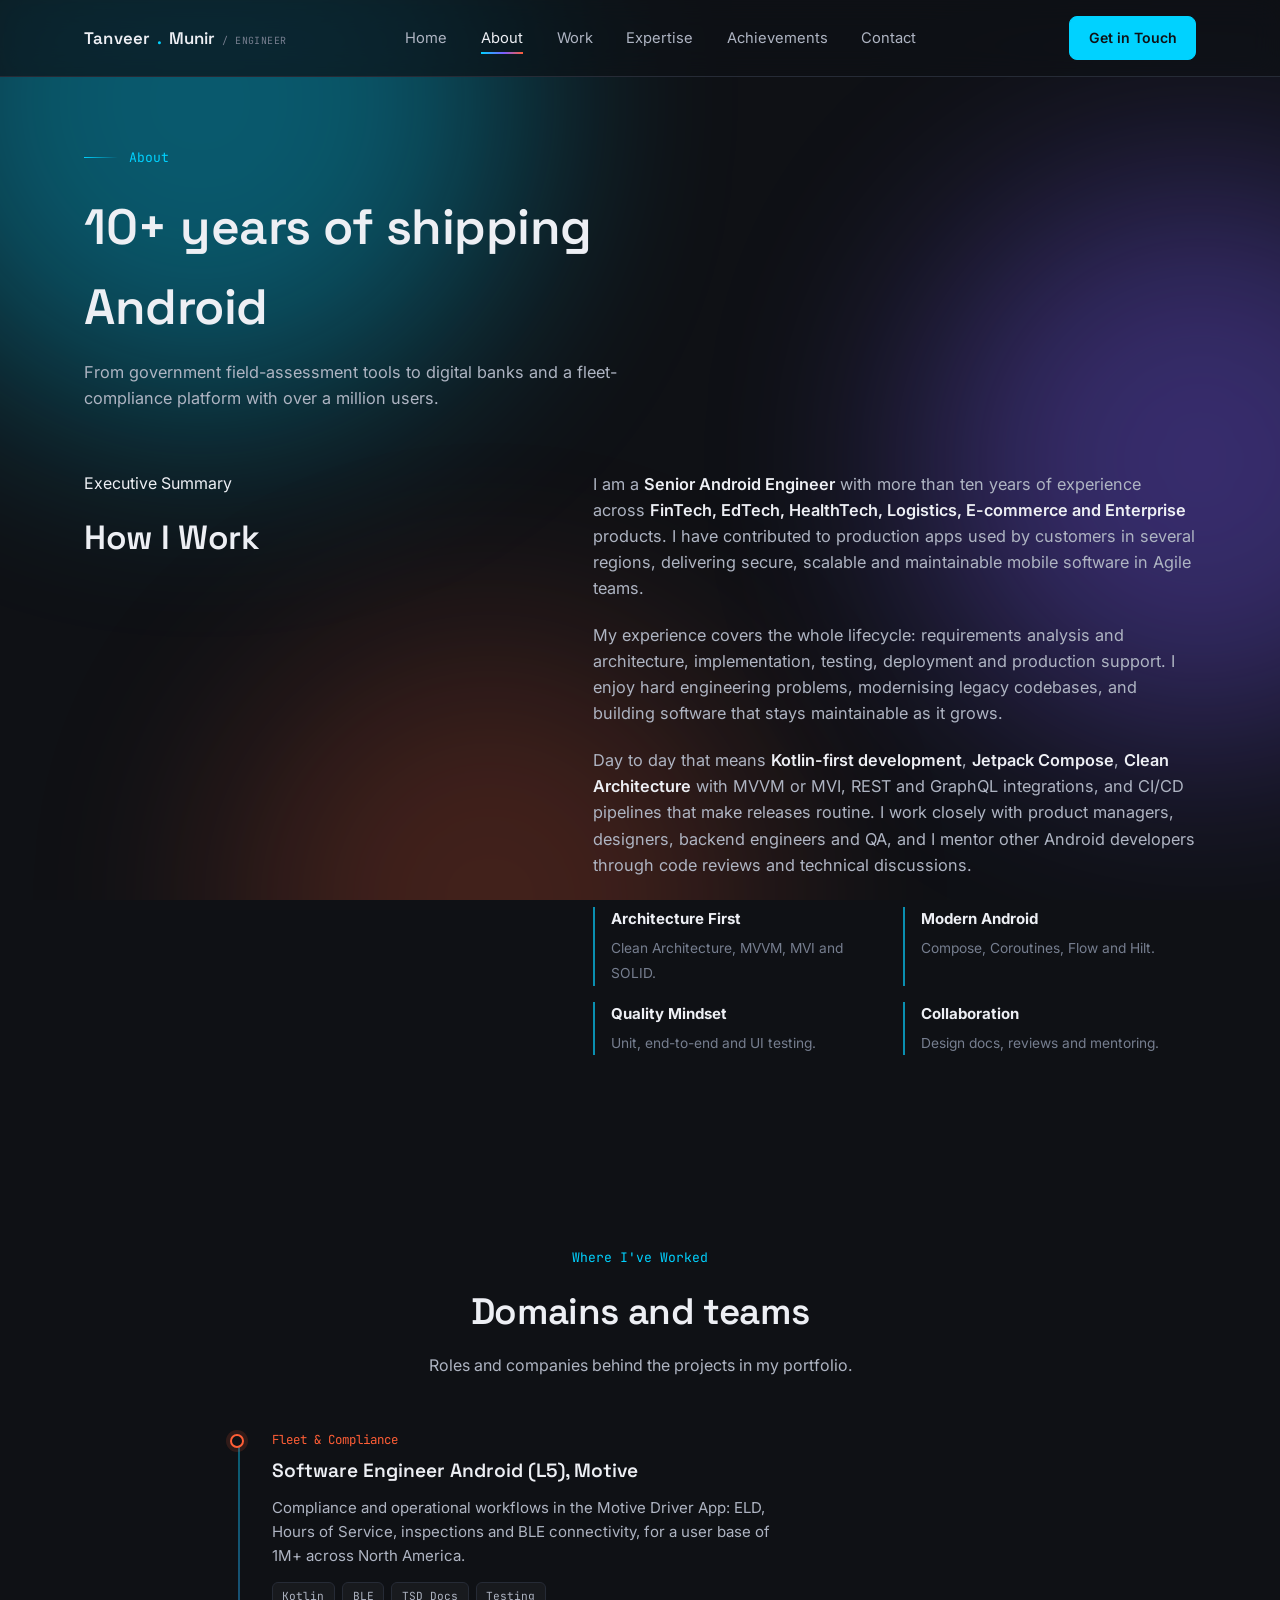
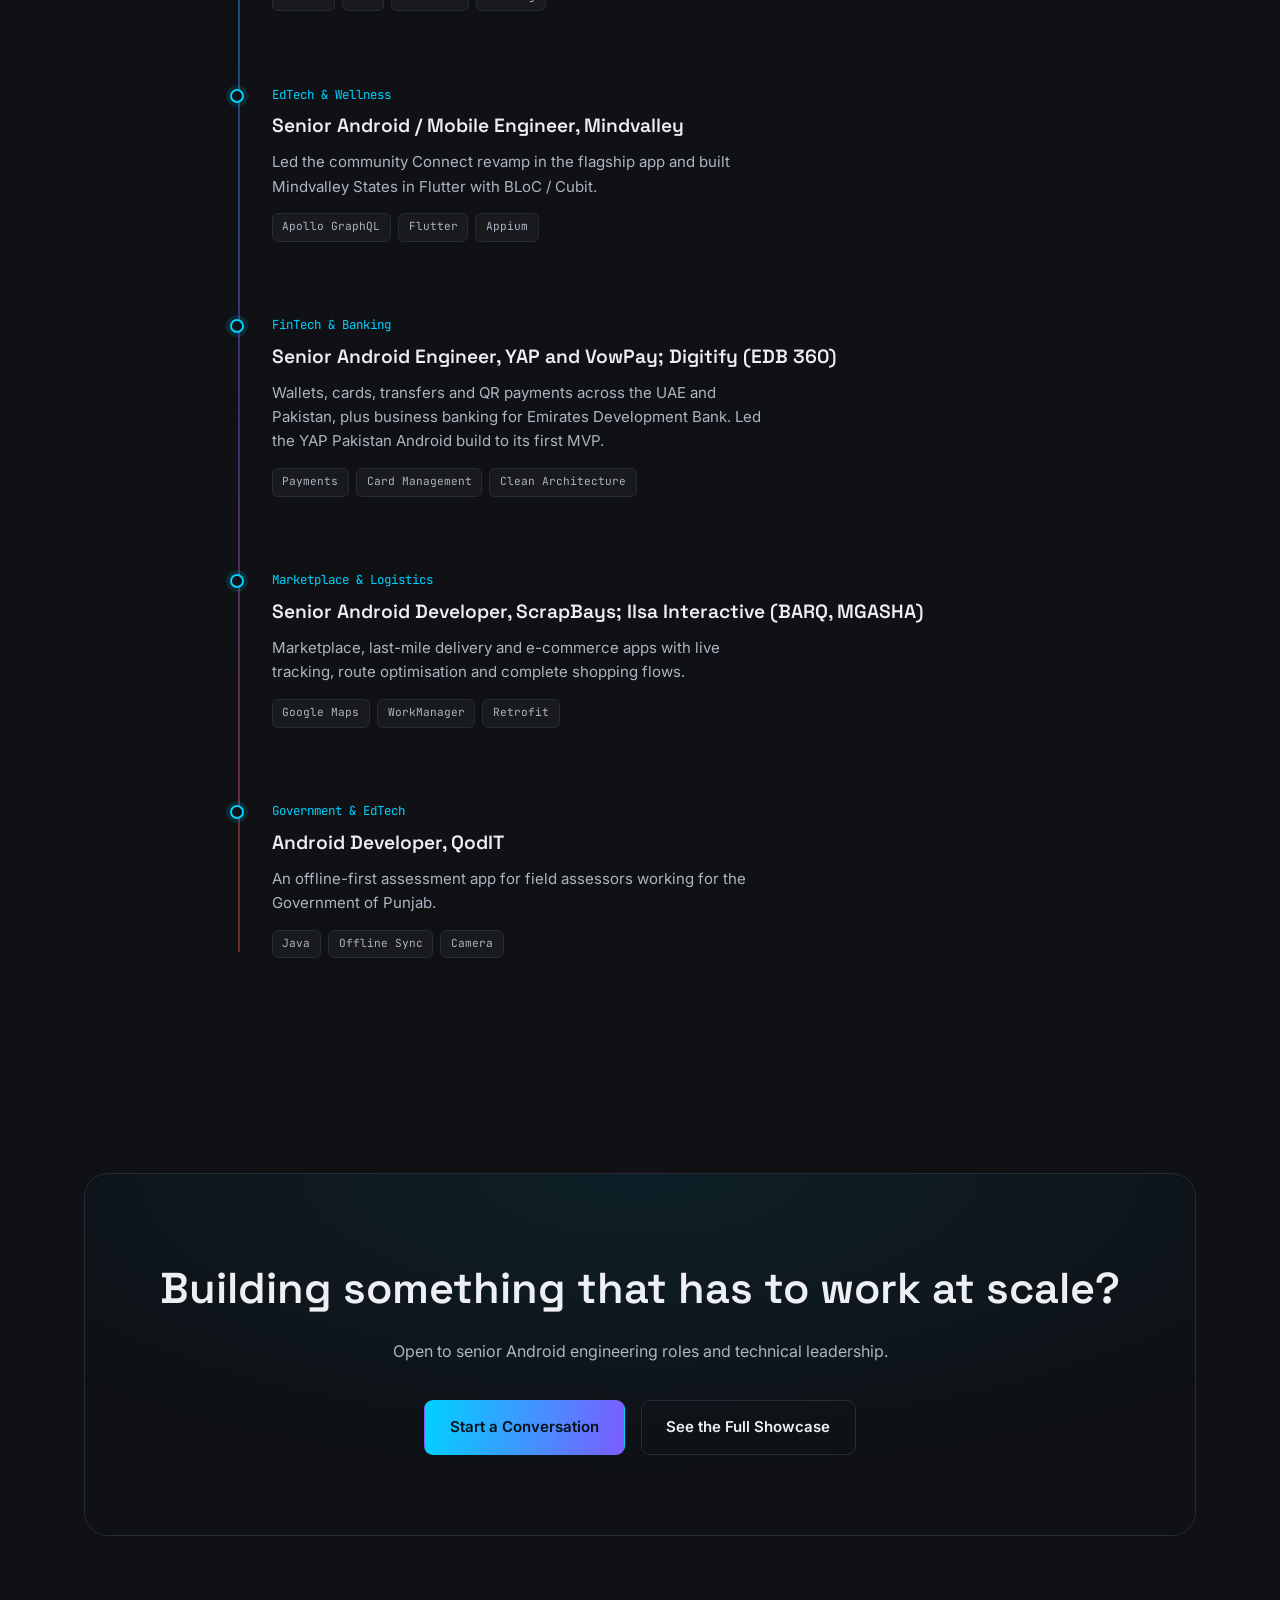
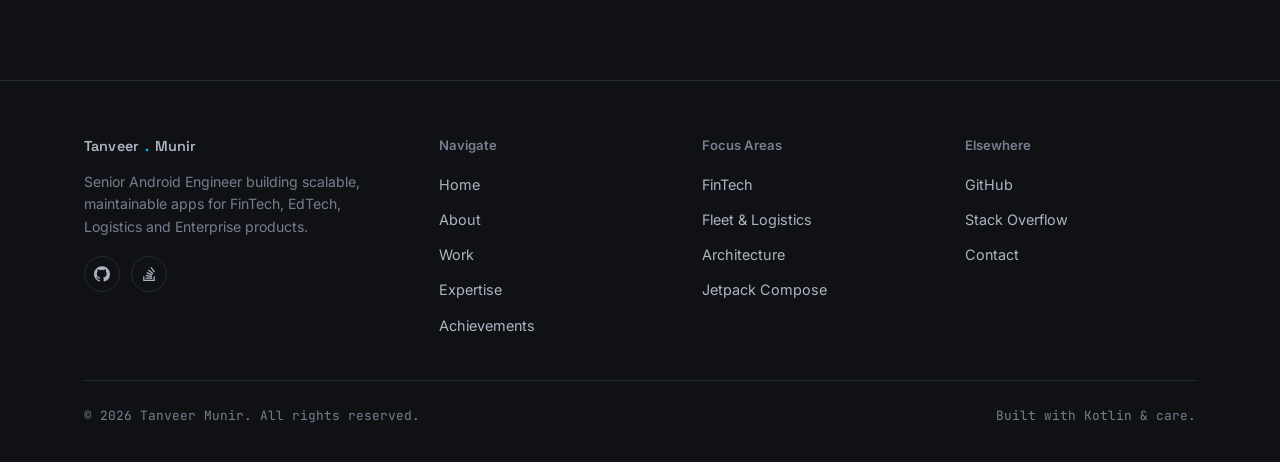
==== about.html @ aa38a133 "Add portfolio site" ====
<!DOCTYPE html>
<html lang="en">
<head>
<meta charset="UTF-8">
<meta name="viewport" content="width=device-width, initial-scale=1.0">
<title>About — Tanveer Munir</title>
<meta name="description" content="About Tanveer Munir, Senior Android Engineer.">
<link rel="preconnect" href="https://fonts.googleapis.com">
<link href="https://fonts.googleapis.com/css2?family=Space+Grotesk:wght@500;600;700&family=Inter:wght@400;500;600&family=JetBrains+Mono:wght@400;500&display=swap" rel="stylesheet">
<link rel="stylesheet" href="assets/css/style.css">
</head>
<body>

<div class="ambient" aria-hidden="true"><span class="b1"></span><span class="b2"></span><span class="b3"></span></div>

<header class="site-nav">
  <div class="wrap">
    <a href="index.html" class="brand">Tanveer<span class="dot">.</span>Munir <small>/ ENGINEER</small></a>
    <nav>
      <ul class="nav-links" id="navLinks">
        <li><a href="index.html">Home</a></li><li><a href="about.html" class="active">About</a></li><li><a href="projects.html">Work</a></li><li><a href="expertise.html">Expertise</a></li><li><a href="achievements.html">Achievements</a></li><li><a href="contact.html">Contact</a></li>
        <li><a href="contact.html" class="btn btn-primary nav-cta-mobile">Get in Touch</a></li>
      </ul>
    </nav>
    <a href="contact.html" class="nav-cta">Get in Touch</a>
    <button class="nav-toggle" id="navToggle" aria-label="Toggle navigation" aria-expanded="false"><span></span></button>
  </div>
</header>

<main>
  <section class="page-header">
    <div class="wrap">
      <div class="eyebrow-line"><span class="rule"></span> About</div>
      <h1>10+ years of shipping Android</h1>
      <p>From government field-assessment tools to digital banks and a fleet-compliance platform with over a million users.</p>
    </div>
  </section>

  <section class="section" style="padding-top:20px;">
    <div class="wrap">
      <div class="narrative">
        <div class="narrative-aside reveal"><span class="index">Executive Summary</span><h2>How I Work</h2></div>
        <div class="narrative-body reveal">
          <p>I am a <strong>Senior Android Engineer</strong> with more than ten years of experience across <strong>FinTech, EdTech, HealthTech, Logistics, E-commerce and Enterprise</strong> products. I have contributed to production apps used by customers in several regions, delivering secure, scalable and maintainable mobile software in Agile teams.</p>
          <p>My experience covers the whole lifecycle: requirements analysis and architecture, implementation, testing, deployment and production support. I enjoy hard engineering problems, modernising legacy codebases, and building software that stays maintainable as it grows.</p>
          <p>Day to day that means <strong>Kotlin-first development</strong>, <strong>Jetpack Compose</strong>, <strong>Clean Architecture</strong> with MVVM or MVI, REST and GraphQL integrations, and CI/CD pipelines that make releases routine. I work closely with product managers, designers, backend engineers and QA, and I mentor other Android developers through code reviews and technical discussions.</p>
          <div class="pillar-strip">
            <div class="pillar"><b>Architecture First</b><span>Clean Architecture, MVVM, MVI and SOLID.</span></div>
            <div class="pillar"><b>Modern Android</b><span>Compose, Coroutines, Flow and Hilt.</span></div>
            <div class="pillar"><b>Quality Mindset</b><span>Unit, end-to-end and UI testing.</span></div>
            <div class="pillar"><b>Collaboration</b><span>Design docs, reviews and mentoring.</span></div>
          </div>
        </div>
      </div>
    </div>
  </section>

  <section class="section" id="timeline-section">
    <div class="wrap">
      <div class="section-head reveal" style="margin-left:auto; margin-right:auto; text-align:center;">
        <span class="index">Where I've Worked</span>
        <h2>Domains and teams</h2>
        <p style="margin-left:auto; margin-right:auto;">Roles and companies behind the projects in my portfolio.</p>
      </div>
      <div class="timeline">
        <div class="t-item reveal milestone-current">
          <span class="t-range">Fleet &amp; Compliance</span>
          <h3>Software Engineer Android (L5), Motive</h3>
          <p>Compliance and operational workflows in the Motive Driver App: ELD, Hours of Service, inspections and BLE connectivity, for a user base of 1M+ across North America.</p>
          <div class="pill-row"><span class="pill">Kotlin</span><span class="pill">BLE</span><span class="pill">TSD Docs</span><span class="pill">Testing</span></div>
        </div>
        <div class="t-item reveal">
          <span class="t-range">EdTech &amp; Wellness</span>
          <h3>Senior Android / Mobile Engineer, Mindvalley</h3>
          <p>Led the community Connect revamp in the flagship app and built Mindvalley States in Flutter with BLoC / Cubit.</p>
          <div class="pill-row"><span class="pill">Apollo GraphQL</span><span class="pill">Flutter</span><span class="pill">Appium</span></div>
        </div>
        <div class="t-item reveal">
          <span class="t-range">FinTech &amp; Banking</span>
          <h3>Senior Android Engineer, YAP and VowPay; Digitify (EDB 360)</h3>
          <p>Wallets, cards, transfers and QR payments across the UAE and Pakistan, plus business banking for Emirates Development Bank. Led the YAP Pakistan Android build to its first MVP.</p>
          <div class="pill-row"><span class="pill">Payments</span><span class="pill">Card Management</span><span class="pill">Clean Architecture</span></div>
        </div>
        <div class="t-item reveal">
          <span class="t-range">Marketplace &amp; Logistics</span>
          <h3>Senior Android Developer, ScrapBays; Ilsa Interactive (BARQ, MGASHA)</h3>
          <p>Marketplace, last-mile delivery and e-commerce apps with live tracking, route optimisation and complete shopping flows.</p>
          <div class="pill-row"><span class="pill">Google Maps</span><span class="pill">WorkManager</span><span class="pill">Retrofit</span></div>
        </div>
        <div class="t-item reveal">
          <span class="t-range">Government &amp; EdTech</span>
          <h3>Android Developer, QodIT</h3>
          <p>An offline-first assessment app for field assessors working for the Government of Punjab.</p>
          <div class="pill-row"><span class="pill">Java</span><span class="pill">Offline Sync</span><span class="pill">Camera</span></div>
        </div>
      </div>
    </div>
  </section>

  <section class="section" id="contact-cta">
    <div class="wrap">
      <div class="closing reveal">
        <h2>Building something that has to work at scale?</h2>
        <p>Open to senior Android engineering roles and technical leadership.</p>
        <div class="cta-row">
          <a href="contact.html" class="btn btn-primary">Start a Conversation</a>
          <a href="projects.html" class="btn btn-ghost">See the Full Showcase</a>
        </div>
      </div>
    </div>
  </section>

</main>

<footer class="site-footer">
  <div class="wrap">
    <div class="footer-grid">
      <div class="footer-brand">
        <a href="index.html" class="brand">Tanveer<span class="dot">.</span>Munir</a>
        <p>Senior Android Engineer building scalable, maintainable apps for FinTech, EdTech, Logistics and Enterprise products.</p>
        <div class="social-row">
          <a href="https://github.com/TaniiSR" aria-label="GitHub" target="_blank" rel="noopener"><svg width="16" height="16" viewBox="0 0 24 24" fill="currentColor"><path d="M12 .5A11.5 11.5 0 000 12.1c0 5.16 3.29 9.53 7.86 11.08.58.11.79-.26.79-.57v-2.02c-3.2.72-3.88-1.57-3.88-1.57-.52-1.36-1.28-1.72-1.28-1.72-1.05-.74.08-.72.08-.72 1.16.08 1.77 1.22 1.77 1.22 1.03 1.8 2.7 1.28 3.36.98.1-.76.4-1.28.73-1.58-2.55-.3-5.24-1.32-5.24-5.86 0-1.29.45-2.35 1.19-3.18-.12-.3-.52-1.53.11-3.19 0 0 .98-.32 3.2 1.22a10.9 10.9 0 015.83 0c2.21-1.54 3.19-1.22 3.19-1.22.63 1.66.23 2.89.11 3.19.74.83 1.19 1.89 1.19 3.18 0 4.55-2.7 5.55-5.26 5.85.41.37.78 1.1.78 2.22v3.29c0 .31.21.69.8.57A11.5 11.5 0 0024 12.1 11.5 11.5 0 0012 .5z"/></svg></a>
          <a href="https://stackoverflow.com/users/10862130/tanveer-munir" aria-label="Stack Overflow" target="_blank" rel="noopener"><svg width="16" height="16" viewBox="0 0 24 24" fill="currentColor"><path d="M18.9 20.8v-5.4h1.8V22.6H3.3v-7.2h1.8v5.4h13.8zM7 15.1l8.8 1.8.4-1.8-8.8-1.8L7 15.1zm1.2-4.3 8.2 3.8.8-1.7-8.2-3.8-.8 1.7zm2.3-4.2 6.9 5.8 1.2-1.4-6.9-5.8-1.2 1.4zM15.6 1.4 14.2 2.5l5.4 7.3 1.4-1.1-5.4-7.3zM7 19h9.9v-1.8H7V19z"/></svg></a>
        </div>
      </div>
      <div><h4>Navigate</h4><ul><li><a href="index.html">Home</a></li><li><a href="about.html">About</a></li><li><a href="projects.html">Work</a></li><li><a href="expertise.html">Expertise</a></li><li><a href="achievements.html">Achievements</a></li></ul></div>
      <div><h4>Focus Areas</h4><ul><li><a href="projects.html">FinTech</a></li><li><a href="projects.html">Fleet &amp; Logistics</a></li><li><a href="expertise.html">Architecture</a></li><li><a href="expertise.html">Jetpack Compose</a></li></ul></div>
      <div><h4>Elsewhere</h4><ul><li><a href="https://github.com/TaniiSR" target="_blank" rel="noopener">GitHub</a></li><li><a href="https://stackoverflow.com/users/10862130/tanveer-munir" target="_blank" rel="noopener">Stack Overflow</a></li><li><a href="contact.html">Contact</a></li></ul></div>
    </div>
    <div class="footer-bottom">
      <span>&copy; <span id="year"></span> Tanveer Munir. All rights reserved.</span>
      <span>Built with Kotlin &amp; care.</span>
    </div>
  </div>
</footer>

<div class="modal-overlay" id="modalOverlay"><div class="modal" id="modalContent" role="dialog" aria-modal="true"></div></div>
<script src="assets/js/main.js"></script>
</body>
</html>
---- assets/css/style.css ----
/* ============================================================
   RANA BILAL — ENGINEERING PORTFOLIO
   Design tokens
============================================================ */
:root{
  --bg-0:#0F1115;
  --bg-1:#14171F;
  --bg-2:#191D27;
  --line:#262B36;
  --text-0:#EDEFF4;
  --text-1:#AEB4C2;
  --text-2:#767E8F;

  --blue:#00D2FF;
  --blue-dim: #0A8FB0;
  --orange:#FF5E36;
  --violet:#7C5CFF;

  --grad-line: linear-gradient(90deg,var(--blue),var(--violet) 55%,var(--orange));

  --font-display:'Space Grotesk', 'Segoe UI', sans-serif;
  --font-body:'Inter', 'Segoe UI', sans-serif;
  --font-mono:'JetBrains Mono', 'Courier New', monospace;

  --maxw:1240px;
  --gutter:clamp(20px,5vw,64px);

  --ease:cubic-bezier(.22,.68,.32,1);
}

*,*::before,*::after{box-sizing:border-box;}
html{scroll-behavior:smooth;}
@media (prefers-reduced-motion: reduce){
  html{scroll-behavior:auto;}
  *,*::before,*::after{animation-duration:.001ms !important; animation-iteration-count:1 !important; transition-duration:.001ms !important; scroll-behavior:auto !important;}
}

body{
  margin:0;
  background:var(--bg-0);
  color:var(--text-0);
  font-family:var(--font-body);
  font-size:16px;
  line-height:1.6;
  -webkit-font-smoothing:antialiased;
  overflow-x:hidden;
}

a{color:inherit; text-decoration:none;}
img{max-width:100%; display:block;}
button{font-family:inherit;}
::selection{background:var(--blue); color:#04121A;}

.wrap{
  max-width:var(--maxw);
  margin:0 auto;
  padding:0 var(--gutter);
}

/* ---------- Ambient drifting background ---------- */
.ambient{
  position:fixed;
  inset:0;
  z-index:0;
  overflow:hidden;
  pointer-events:none;
}
.ambient span{
  position:absolute;
  border-radius:50%;
  filter:blur(110px);
  opacity:.38;
  will-change:transform;
}
.ambient .b1{width:640px;height:640px; background:var(--blue); top:-220px; left:-120px; animation:drift1 26s ease-in-out infinite;}
.ambient .b2{width:560px;height:560px; background:var(--violet); top:20%; right:-200px; animation:drift2 32s ease-in-out infinite;}
.ambient .b3{width:520px;height:520px; background:var(--orange); bottom:-260px; left:18%; animation:drift3 30s ease-in-out infinite; opacity:.22;}

@keyframes drift1{
  0%,100%{transform:translate(0,0) scale(1);}
  50%{transform:translate(60px,80px) scale(1.12);}
}
@keyframes drift2{
  0%,100%{transform:translate(0,0) scale(1);}
  50%{transform:translate(-70px,50px) scale(1.08);}
}
@keyframes drift3{
  0%,100%{transform:translate(0,0) scale(1);}
  50%{transform:translate(50px,-60px) scale(1.15);}
}

body > *{position:relative; z-index:1;}

/* ============================================================
   NAV
============================================================ */
.site-nav{
  position:sticky; top:0; z-index:50;
  backdrop-filter:blur(14px) saturate(140%);
  background:rgba(15,17,21,.72);
  border-bottom:1px solid var(--line);
}
.site-nav .wrap{
  display:flex;
  align-items:center;
  justify-content:space-between;
  height:76px;
}
.brand{
  font-family:var(--font-display);
  font-weight:600;
  font-size:1.05rem;
  letter-spacing:.01em;
  display:flex;
  align-items:baseline;
  gap:.4em;
}
.brand .dot{color:var(--blue);}
.brand small{
  font-family:var(--font-mono);
  font-size:.62rem;
  color:var(--text-2);
  font-weight:400;
  letter-spacing:.04em;
}

.nav-links{
  display:flex;
  align-items:center;
  gap:2.1rem;
  list-style:none;
  margin:0; padding:0;
}
.nav-links a{
  font-size:.92rem;
  color:var(--text-1);
  position:relative;
  padding:.3rem 0;
  transition:color .25s var(--ease);
}
.nav-links a:hover, .nav-links a.active{color:var(--text-0);}
.nav-links a::after{
  content:'';
  position:absolute; left:0; bottom:-2px;
  width:0; height:2px;
  background:var(--grad-line);
  transition:width .3s var(--ease);
}
.nav-links a:hover::after, .nav-links a.active::after{width:100%;}

.nav-cta{
  display:inline-flex;
  align-items:center;
  gap:.5rem;
  padding:.6rem 1.15rem;
  border-radius:8px;
  border:1px solid var(--blue);
  color:var(--bg-0);
  background:var(--blue);
  font-weight:600;
  font-size:.88rem;
  transition:transform .25s var(--ease), box-shadow .25s var(--ease);
}
.nav-cta:hover{
  transform:translateY(-2px);
  box-shadow:0 8px 24px -6px rgba(0,210,255,.55);
}
.nav-links .nav-cta-mobile{display:none;}

.nav-toggle{
  display:none;
  background:none; border:none; color:var(--text-0);
  width:40px; height:40px;
  cursor:pointer;
}
.nav-toggle span, .nav-toggle span::before, .nav-toggle span::after{
  content:'';
  display:block;
  width:22px; height:2px;
  background:currentColor;
  position:relative;
  transition:transform .25s var(--ease), opacity .25s var(--ease);
}
.nav-toggle span::before{position:absolute; top:-7px;}
.nav-toggle span::after{position:absolute; top:7px;}

/* ============================================================
   HERO
============================================================ */
.hero{
  padding:88px 0 60px;
}
.hero .wrap{
  display:grid;
  grid-template-columns:1.15fr .85fr;
  gap:clamp(30px,5vw,60px);
  align-items:center;
}
.eyebrow-line{
  display:flex;
  align-items:center;
  gap:.7rem;
  font-family:var(--font-mono);
  font-size:.82rem;
  color:var(--blue);
  margin-bottom:1.4rem;
}
.eyebrow-line .rule{
  width:34px; height:1px;
  background:linear-gradient(90deg,var(--blue),transparent);
}
.hero h1{
  font-family:var(--font-display);
  font-weight:600;
  font-size:clamp(2.4rem,4.6vw,3.6rem);
  line-height:1.08;
  letter-spacing:-.01em;
  margin:0 0 .55em;
}
.hero h1 .name{
  display:block;
  background:linear-gradient(100deg,var(--text-0) 40%, var(--blue) 75%, var(--violet));
  -webkit-background-clip:text;
  background-clip:text;
  color:transparent;
}
.hero .role{
  font-size:1.1rem;
  color:var(--text-1);
  font-weight:500;
  margin:0 0 1.1rem;
}
.hero .role strong{color:var(--text-0); font-weight:600;}
.hero .tagline{
  max-width:52ch;
  color:var(--text-1);
  font-size:1.02rem;
  margin:0 0 1.9rem;
}

.badge-row{
  display:flex;
  flex-wrap:wrap;
  gap:.55rem;
  margin-bottom:2.3rem;
}
.badge{
  font-family:var(--font-mono);
  font-size:.76rem;
  padding:.42rem .8rem;
  border:1px solid var(--line);
  border-radius:100px;
  color:var(--text-1);
  background:rgba(255,255,255,.02);
  transition:border-color .25s var(--ease), color .25s var(--ease), transform .25s var(--ease);
}
.badge:hover{border-color:var(--blue-dim); color:var(--text-0); transform:translateY(-2px);}

.cta-row{display:flex; flex-wrap:wrap; gap:1rem;}
.btn{
  display:inline-flex;
  align-items:center;
  gap:.6rem;
  padding:.9rem 1.55rem;
  border-radius:9px;
  font-weight:600;
  font-size:.94rem;
  cursor:pointer;
  border:1px solid transparent;
  transition:transform .25s var(--ease), box-shadow .25s var(--ease), background .25s var(--ease), border-color .25s var(--ease);
}
.btn-primary{
  background:linear-gradient(100deg,var(--blue),var(--violet));
  color:#06121A;
}
.btn-primary:hover{transform:translateY(-3px); box-shadow:0 14px 34px -10px rgba(0,210,255,.5);}
.btn-ghost{
  background:transparent;
  border-color:var(--line);
  color:var(--text-0);
}
.btn-ghost:hover{border-color:var(--orange); color:var(--orange); transform:translateY(-3px);}

/* --- hero portrait frame --- */
.portrait{
  position:relative;
  width:100%;
  max-width:400px;
  margin-inline:auto;
  aspect-ratio:1/1.08;
}
.portrait .glow{
  position:absolute; inset:-30px;
  background:conic-gradient(from 180deg, var(--blue), var(--violet), var(--orange), var(--blue));
  filter:blur(46px);
  opacity:.35;
  border-radius:40% 60% 55% 45%/50% 45% 55% 50%;
  animation:auraSpin 18s linear infinite;
}
@keyframes auraSpin{ to{ transform:rotate(360deg);} }

.portrait .frame{
  position:absolute; inset:0;
  border-radius:28px;
  overflow:hidden;
  border:1px solid rgba(255,255,255,.08);
  background:var(--bg-1);
}
.portrait .frame img{
  width:100%; height:100%; object-fit:cover;
  filter:grayscale(.15) contrast(1.05);
}
.portrait .frame::after{
  content:'';
  position:absolute; inset:0;
  background:linear-gradient(200deg, transparent 55%, rgba(10,12,16,.85));
}
.bracket{
  position:absolute;
  width:38px; height:38px;
  border-color:var(--blue);
  border-style:solid;
  opacity:.9;
}
.bracket.tl{top:-14px; left:-14px; border-width:2px 0 0 2px; border-top-left-radius:10px;}
.bracket.br{bottom:-14px; right:-14px; border-width:0 2px 2px 0; border-bottom-right-radius:10px; border-color:var(--orange);}
.portrait .tag{
  position:absolute;
  bottom:16px; left:16px; right:16px;
  font-family:var(--font-mono);
  font-size:.72rem;
  color:var(--text-0);
  display:flex;
  justify-content:space-between;
  z-index:2;
}
.portrait .tag span:last-child{color:var(--blue);}

/* ============================================================
   STAT RAIL
============================================================ */
.stat-rail{
  padding:20px 0 70px;
}
.stat-rail .wrap{
  display:grid;
  grid-template-columns:repeat(4,1fr);
}
.stat{
  padding:1.6rem 1.4rem;
  border-left:1px solid var(--line);
  text-align:left;
}
.stat:first-child{border-left:none;}
.stat .num{
  font-family:var(--font-mono);
  font-size:clamp(1.8rem,3vw,2.5rem);
  font-weight:600;
  color:var(--text-0);
  display:flex;
  align-items:baseline;
  gap:.15rem;
}
.stat .num .unit{font-size:.55em; color:var(--blue);}
.stat .label{
  margin-top:.4rem;
  font-size:.86rem;
  color:var(--text-2);
}

/* ============================================================
   SECTION HEADERS (shared)
============================================================ */
.section{padding:96px 0;}
.section-head{
  max-width:640px;
  margin-bottom:3.2rem;
}
.section-head h2{
  font-family:var(--font-display);
  font-size:clamp(1.7rem,3vw,2.3rem);
  font-weight:600;
  margin:0 0 .7rem;
  letter-spacing:-.01em;
}
.section-head p{
  color:var(--text-1);
  margin:0;
  font-size:1rem;
}
.section-head .index{
  font-family:var(--font-mono);
  color:var(--blue);
  font-size:.82rem;
  display:block;
  margin-bottom:.9rem;
}

/* ============================================================
   EXPERTISE MATRIX
============================================================ */
.matrix{
  display:grid;
  grid-template-columns:repeat(2,1fr);
  gap:1px;
  background:var(--line);
  border:1px solid var(--line);
  border-radius:16px;
  overflow:hidden;
}
.matrix-item{
  background:var(--bg-1);
  padding:2.1rem 2.2rem;
  transition:background .3s var(--ease);
}
.matrix-item:hover{background:var(--bg-2);}
.matrix-item .icon{
  width:44px; height:44px;
  margin-bottom:1.1rem;
  color:var(--blue);
}
.matrix-item:nth-child(2) .icon{color:var(--orange);}
.matrix-item:nth-child(3) .icon{color:var(--violet);}
.matrix-item:nth-child(4) .icon{color:var(--blue);}
.matrix-item h3{
  font-family:var(--font-display);
  font-size:1.12rem;
  font-weight:600;
  margin:0 0 .55rem;
}
.matrix-item p{
  color:var(--text-1);
  font-size:.92rem;
  margin:0;
  max-width:44ch;
}

/* ============================================================
   PROJECTS
============================================================ */
.project-grid{
  display:grid;
  grid-template-columns:repeat(2,1fr);
  gap:1.4rem;
}
.project-card{
  position:relative;
  border-radius:16px;
  border:1px solid var(--line);
  background:var(--bg-1);
  padding:1.8rem 1.8rem 1.6rem;
  overflow:hidden;
  cursor:pointer;
  transition:transform .35s var(--ease), border-color .35s var(--ease);
}
.project-card .thumb.thumb-sm{
  margin:-1.8rem -1.8rem 1.2rem;
  aspect-ratio:16/9;
  overflow:hidden;
  background:var(--bg-2);
}
.project-card .thumb.thumb-sm img{width:100%; height:100%; object-fit:cover; display:block;}
.project-card::before{
  content:'';
  position:absolute; inset:0;
  padding:1px;
  border-radius:inherit;
  background:var(--grad-line);
  -webkit-mask:linear-gradient(#000 0 0) content-box, linear-gradient(#000 0 0);
  -webkit-mask-composite:xor;
  mask-composite:exclude;
  opacity:0;
  transition:opacity .35s var(--ease);
  pointer-events:none;
}
.project-card:hover{transform:translateY(-6px); border-color:transparent;}
.project-card:hover::before{opacity:1;}
.project-card .meta{
  display:flex;
  justify-content:space-between;
  align-items:flex-start;
  margin-bottom:1rem;
}
.project-card .kind{
  font-family:var(--font-mono);
  font-size:.72rem;
  color:var(--text-2);
}
.project-card .scale{
  font-family:var(--font-mono);
  font-size:.72rem;
  color:var(--orange);
}
.project-card h3{
  font-family:var(--font-display);
  font-size:1.28rem;
  margin:0 0 .55rem;
  font-weight:600;
}
.project-card p{
  color:var(--text-1);
  font-size:.9rem;
  margin:0 0 1.3rem;
  max-width:48ch;
}
.pill-row{display:flex; flex-wrap:wrap; gap:.45rem; margin-bottom:1.4rem;}
.pill{
  font-family:var(--font-mono);
  font-size:.7rem;
  padding:.28rem .6rem;
  border-radius:6px;
  background:rgba(255,255,255,.04);
  color:var(--text-1);
  border:1px solid var(--line);
}
.card-link{
  font-size:.86rem;
  font-weight:600;
  color:var(--blue);
  display:inline-flex;
  align-items:center;
  gap:.4rem;
}

.showcase-more{
  text-align:center;
  margin-top:2.6rem;
}

/* ============================================================
   PHILOSOPHY
============================================================ */
.philosophy{
  border-radius:20px;
  border:1px solid var(--line);
  background:linear-gradient(135deg, rgba(0,210,255,.05), rgba(124,92,255,.05));
  padding:3rem clamp(1.6rem,4vw,3.4rem);
  display:grid;
  grid-template-columns:.9fr 1.1fr;
  gap:2.4rem;
  align-items:center;
}
.philosophy-list{
  display:grid;
  grid-template-columns:1fr 1fr;
  gap:1.4rem 2rem;
  list-style:none;
  margin:0; padding:0;
}
.philosophy-list li{
  font-family:var(--font-mono);
  font-size:.86rem;
  color:var(--text-1);
  padding-left:1.1rem;
  border-left:2px solid var(--blue-dim);
}
.philosophy-list li b{display:block; color:var(--text-0); font-family:var(--font-body); font-size:.98rem; margin-bottom:.2rem; font-weight:600;}

/* ============================================================
   TESTIMONIALS
============================================================ */
.testimonial-track{
  display:flex;
  gap:1.4rem;
  overflow-x:auto;
  scroll-snap-type:x mandatory;
  padding-bottom:1rem;
  scrollbar-width:none;
}
.testimonial-track::-webkit-scrollbar{display:none;}
.t-card{
  scroll-snap-align:start;
  flex:0 0 min(480px,86vw);
  background:var(--bg-1);
  border:1px solid var(--line);
  border-radius:16px;
  padding:2rem;
}
.t-card q{
  font-size:1.02rem;
  line-height:1.65;
  color:var(--text-0);
  display:block;
  margin-bottom:1.5rem;
  quotes:none;
}
.t-person{display:flex; align-items:center; gap:.8rem;}
.t-avatar{
  width:42px; height:42px;
  border-radius:50%;
  background:linear-gradient(135deg,var(--blue),var(--violet));
  display:flex; align-items:center; justify-content:center;
  font-family:var(--font-display);
  font-weight:600;
  color:#06121A;
  font-size:.92rem;
  flex-shrink:0;
}
.t-person .name{font-weight:600; font-size:.92rem;}
.t-person .role{font-size:.8rem; color:var(--text-2);}
.t-linkedin{
  margin-left:auto;
  width:32px; height:32px;
  border-radius:50%;
  display:flex; align-items:center; justify-content:center;
  color:var(--text-2);
  border:1px solid var(--line);
  flex-shrink:0;
  transition:color .2s var(--ease), border-color .2s var(--ease);
}
.t-linkedin svg{width:15px; height:15px;}
.t-linkedin:hover{color:var(--blue); border-color:var(--blue);}

.t-controls{
  display:flex;
  gap:.7rem;
  margin-top:1.6rem;
}
.t-controls button{
  width:40px; height:40px;
  border-radius:50%;
  border:1px solid var(--line);
  background:transparent;
  color:var(--text-0);
  cursor:pointer;
  display:flex; align-items:center; justify-content:center;
  transition:border-color .25s var(--ease), color .25s var(--ease);
}
.t-controls button:hover{border-color:var(--blue); color:var(--blue);}

/* ============================================================
   CLOSING CTA
============================================================ */
.closing{
  text-align:center;
  padding:5rem clamp(1.5rem,5vw,4rem);
  border-radius:24px;
  border:1px solid var(--line);
  background:radial-gradient(120% 140% at 50% 0%, rgba(0,210,255,.08), transparent 60%);
}
.closing h2{
  font-family:var(--font-display);
  font-size:clamp(1.9rem,4vw,2.7rem);
  margin:0 0 1rem;
  font-weight:600;
}
.closing p{
  color:var(--text-1);
  max-width:52ch;
  margin:0 auto 2.2rem;
}
.closing .cta-row{justify-content:center;}

/* ============================================================
   FOOTER
============================================================ */
.site-footer{
  border-top:1px solid var(--line);
  padding:3.4rem 0 2.2rem;
  margin-top:3rem;
}
.footer-grid{
  display:grid;
  grid-template-columns:1.4fr 1fr 1fr 1fr;
  gap:2rem;
  margin-bottom:2.6rem;
}
.footer-grid h4{
  font-size:.82rem;
  color:var(--text-2);
  font-weight:600;
  margin:0 0 1rem;
}
.footer-grid ul{list-style:none; margin:0; padding:0; display:grid; gap:.6rem;}
.footer-grid a{color:var(--text-1); font-size:.9rem; transition:color .2s var(--ease);}
.footer-grid a:hover{color:var(--blue);}
.footer-brand p{color:var(--text-2); font-size:.88rem; max-width:32ch; margin:.8rem 0 0;}
.social-row{display:flex; gap:.7rem; margin-top:1.1rem;}
.social-row a{
  width:36px; height:36px;
  border-radius:50%;
  border:1px solid var(--line);
  display:flex; align-items:center; justify-content:center;
  transition:border-color .2s var(--ease), color .2s var(--ease), transform .2s var(--ease);
}
.social-row a:hover{border-color:var(--blue); color:var(--blue); transform:translateY(-3px);}
.footer-bottom{
  display:flex;
  justify-content:space-between;
  align-items:center;
  font-size:.8rem;
  color:var(--text-2);
  font-family:var(--font-mono);
  border-top:1px solid var(--line);
  padding-top:1.6rem;
  flex-wrap:wrap;
  gap:.8rem;
}

/* ============================================================
   MODAL
============================================================ */
.modal-overlay{
  position:fixed; inset:0;
  background:rgba(6,8,11,.72);
  backdrop-filter:blur(6px);
  display:flex;
  align-items:center;
  justify-content:center;
  padding:2rem;
  z-index:200;
  opacity:0;
  pointer-events:none;
  transition:opacity .3s var(--ease);
}
.modal-overlay.active{opacity:1; pointer-events:auto;}
.modal{
  background:var(--bg-1);
  border:1px solid var(--line);
  border-radius:20px;
  max-width:560px;
  width:100%;
  padding:2.4rem;
  transform:translateY(16px);
  transition:transform .35s var(--ease);
  max-height:82vh;
  overflow-y:auto;
}
.modal-overlay.active .modal{transform:translateY(0);}
.modal-close{
  float:right;
  width:34px; height:34px;
  border-radius:50%;
  border:1px solid var(--line);
  background:none;
  color:var(--text-0);
  cursor:pointer;
}
.modal h3{font-family:var(--font-display); font-size:1.4rem; margin:.4rem 0 .6rem;}
.modal .kind{font-family:var(--font-mono); font-size:.76rem; color:var(--blue);}
.modal p{color:var(--text-1); font-size:.94rem;}
.modal-detail-list{list-style:none; margin:1.2rem 0; padding:0; display:grid; gap:.6rem;}
.modal-detail-list li{font-size:.88rem; color:var(--text-1); padding-left:1rem; border-left:2px solid var(--blue-dim);}

/* ============================================================
   SCROLL REVEAL
============================================================ */
.reveal{
  opacity:0;
  transform:translateY(28px);
  transition:opacity .8s var(--ease), transform .8s var(--ease);
}
.reveal.in-view{opacity:1; transform:translateY(0);}

/* ============================================================
   PAGE HEADER (interior pages)
============================================================ */
.page-header{
  padding:70px 0 40px;
}
.page-header .eyebrow-line{margin-bottom:1.2rem;}
.page-header h1{
  font-family:var(--font-display);
  font-weight:600;
  font-size:clamp(2.1rem,4vw,3.1rem);
  letter-spacing:-.01em;
  margin:0 0 .8rem;
  max-width:16ch;
}
.page-header p{
  color:var(--text-1);
  max-width:60ch;
  font-size:1.02rem;
  margin:0;
}

/* ============================================================
   FILTER TABS
============================================================ */
.filter-bar{
  display:flex;
  flex-wrap:wrap;
  gap:.7rem;
  margin-bottom:2.8rem;
}
.filter-btn{
  font-family:var(--font-mono);
  font-size:.8rem;
  padding:.6rem 1.1rem;
  border-radius:100px;
  border:1px solid var(--line);
  background:transparent;
  color:var(--text-1);
  cursor:pointer;
  transition:border-color .25s var(--ease), color .25s var(--ease), background .25s var(--ease), transform .2s var(--ease);
}
.filter-btn .count{
  color:var(--text-2);
  margin-left:.35rem;
}
.filter-btn:hover{border-color:var(--blue-dim); color:var(--text-0); transform:translateY(-1px);}
.filter-btn.active{
  background:linear-gradient(100deg,var(--blue),var(--violet));
  border-color:transparent;
  color:#06121A;
  font-weight:600;
}
.filter-btn.active .count{color:#06121A; opacity:.7;}

/* ============================================================
   SHOWCASE GRID + CARD
============================================================ */
.showcase-grid{
  display:grid;
  grid-template-columns:repeat(3,1fr);
  gap:1.6rem;
  position:relative;
}
.showcase-card{
  border-radius:18px;
  border:1px solid var(--line);
  background:var(--bg-1);
  overflow:hidden;
  cursor:pointer;
  transition:transform .4s var(--ease), box-shadow .4s var(--ease), opacity .35s var(--ease);
  transform:scale(1);
}
.showcase-card:hover{
  transform:translateY(-7px);
  box-shadow:0 22px 46px -20px rgba(0,210,255,.35), 0 0 0 1px rgba(0,210,255,.25);
}
.showcase-card.filtered-out{
  opacity:0;
  transform:scale(.94);
  pointer-events:none;
  position:absolute;
  visibility:hidden;
}
.showcase-card .thumb{
  position:relative;
  aspect-ratio:16/10;
  overflow:hidden;
  background:var(--bg-2);
}
.showcase-card .thumb svg{width:100%; height:100%; display:block;}
.showcase-card .thumb img{width:100%; height:100%; object-fit:cover; display:block;}
.showcase-card .thumb .cat-tag{
  position:absolute;
  top:14px; left:14px;
  font-family:var(--font-mono);
  font-size:.68rem;
  padding:.32rem .65rem;
  border-radius:100px;
  background:rgba(6,8,11,.6);
  backdrop-filter:blur(6px);
  color:var(--text-0);
  border:1px solid rgba(255,255,255,.12);
}
.showcase-card .body{padding:1.6rem 1.6rem 1.7rem;}
.showcase-card h3{
  font-family:var(--font-display);
  font-size:1.16rem;
  font-weight:600;
  margin:0 0 .25rem;
}
.showcase-card .subtitle{
  font-family:var(--font-mono);
  font-size:.76rem;
  color:var(--blue);
  margin:0 0 .9rem;
}
.showcase-card .summary{
  color:var(--text-1);
  font-size:.9rem;
  margin:0 0 1.2rem;
  max-width:52ch;
}
.badge-impact-row{
  display:flex;
  flex-wrap:wrap;
  gap:.5rem;
  margin-bottom:1.2rem;
}
.badge-impact{
  font-family:var(--font-mono);
  font-size:.7rem;
  padding:.3rem .65rem;
  border-radius:6px;
  color:var(--orange);
  background:rgba(255,94,54,.08);
  border:1px solid rgba(255,94,54,.25);
}

/* ============================================================
   MODAL — SHOWCASE EXTENSIONS
============================================================ */
.modal-thumb{
  border-radius:12px;
  overflow:hidden;
  margin-bottom:1.4rem;
  aspect-ratio:16/9;
  background:var(--bg-2);
}
.modal-thumb svg{width:100%; height:100%; display:block;}
.modal-section-label{
  font-family:var(--font-mono);
  font-size:.72rem;
  color:var(--blue);
  text-transform:none;
  margin:1.4rem 0 .6rem;
  display:block;
}
.modal-store-row{
  display:flex;
  flex-wrap:wrap;
  gap:.7rem;
  margin-top:1.6rem;
}
.store-btn{
  display:inline-flex;
  align-items:center;
  gap:.5rem;
  padding:.65rem 1.05rem;
  border-radius:8px;
  border:1px solid var(--line);
  color:var(--text-1);
  font-size:.84rem;
  font-weight:500;
  transition:border-color .25s var(--ease), color .25s var(--ease), transform .2s var(--ease);
}
.store-btn:hover{border-color:var(--blue); color:var(--text-0); transform:translateY(-2px);}
.store-btn svg{width:16px; height:16px;}

/* ============================================================
   ABOUT — NARRATIVE / PHILOSOPHY
============================================================ */
.narrative{
  display:grid;
  grid-template-columns:.85fr 1.15fr;
  gap:clamp(2rem,5vw,4rem);
  align-items:start;
}
.narrative-aside{position:sticky; top:110px;}
.narrative-aside .index{display:block; margin-bottom:.9rem;}
.narrative-aside h2{
  font-family:var(--font-display);
  font-size:clamp(1.6rem,3vw,2.1rem);
  font-weight:600;
  margin:0;
  letter-spacing:-.01em;
}
.narrative-body p{
  color:var(--text-1);
  font-size:1.02rem;
  max-width:64ch;
  margin:0 0 1.3rem;
}
.narrative-body p strong{color:var(--text-0); font-weight:600;}
.pillar-strip{
  display:grid;
  grid-template-columns:repeat(2,1fr);
  gap:1rem;
  margin-top:1.8rem;
}
.pillar-strip .pillar{
  border-left:2px solid var(--blue-dim);
  padding-left:1rem;
}
.pillar-strip .pillar b{
  display:block;
  font-size:.94rem;
  color:var(--text-0);
  margin-bottom:.25rem;
}
.pillar-strip .pillar span{
  font-size:.86rem;
  color:var(--text-2);
}

/* ============================================================
   MILESTONE TIMELINE
============================================================ */
.timeline{
  position:relative;
  max-width:820px;
  margin:0 auto;
  padding-left:2.6rem;
}
.timeline::before{
  content:'';
  position:absolute;
  left:8px; top:6px; bottom:6px;
  width:2px;
  background:linear-gradient(180deg,var(--blue),var(--violet) 50%,var(--orange));
  opacity:.4;
}
.t-item{
  position:relative;
  padding-bottom:3.2rem;
}
.t-item:last-child{padding-bottom:0;}
.t-item::before{
  content:'';
  position:absolute;
  left:-2.6rem;
  top:4px;
  width:14px; height:14px;
  border-radius:50%;
  background:var(--bg-0);
  border:2px solid var(--blue);
  box-shadow:0 0 0 4px rgba(0,210,255,.12);
}
.t-item.milestone-current::before{border-color:var(--orange); box-shadow:0 0 0 4px rgba(255,94,54,.14);}
.t-item .t-range{
  font-family:var(--font-mono);
  font-size:.78rem;
  color:var(--blue);
  display:block;
  margin-bottom:.4rem;
}
.t-item.milestone-current .t-range{color:var(--orange);}
.t-item h3{
  font-family:var(--font-display);
  font-size:1.2rem;
  font-weight:600;
  margin:0 0 .55rem;
}
.t-item p{
  color:var(--text-1);
  font-size:.94rem;
  margin:0 0 .9rem;
  max-width:56ch;
}

/* ============================================================
   SKILL MATRIX
============================================================ */
.skill-weight-label{
  font-family:var(--font-mono);
  font-size:.78rem;
  color:var(--text-2);
  margin:0 0 1.4rem;
  display:flex;
  align-items:center;
  gap:.6rem;
}
.skill-weight-label .dot{
  width:7px; height:7px; border-radius:50%;
  background:var(--blue);
}
.skill-weight-label.secondary .dot{background:var(--violet);}
.skill-group{
  display:grid;
  grid-template-columns:repeat(2,1fr);
  gap:1.4rem 2.4rem;
  margin-bottom:3.6rem;
}
.skill-group:last-child{margin-bottom:0;}
.skill-item .skill-head{
  display:flex;
  justify-content:space-between;
  align-items:baseline;
  margin-bottom:.55rem;
}
.skill-item .skill-name{font-size:.94rem; font-weight:500; color:var(--text-0);}
.skill-item .skill-pct{font-family:var(--font-mono); font-size:.8rem; color:var(--text-2);}
.skill-bar{
  height:6px;
  border-radius:100px;
  background:var(--line);
  overflow:hidden;
}
.skill-bar .fill{
  height:100%;
  width:0%;
  border-radius:100px;
  background:var(--grad-line);
  transition:width 1.1s var(--ease);
}

/* ============================================================
   SERVICES — GLASSMORPHISM CARDS
============================================================ */
.service-grid{
  display:grid;
  grid-template-columns:repeat(2,1fr);
  gap:1.6rem;
}
.service-card{
  position:relative;
  border-radius:22px;
  padding:2.2rem 2.2rem 2rem;
  background:rgba(255,255,255,.035);
  backdrop-filter:blur(18px) saturate(140%);
  -webkit-backdrop-filter:blur(18px) saturate(140%);
  border:1px solid rgba(255,255,255,.08);
  overflow:hidden;
  transition:transform .4s var(--ease), box-shadow .4s var(--ease), border-color .4s var(--ease);
}
.service-card::before{
  content:'';
  position:absolute;
  top:-40%; right:-30%;
  width:70%; height:70%;
  background:radial-gradient(circle, var(--card-glow,var(--blue)) 0%, transparent 70%);
  opacity:.16;
  filter:blur(20px);
  pointer-events:none;
  transition:opacity .4s var(--ease);
}
.service-card:hover{
  transform:translateY(-8px);
  border-color:rgba(255,255,255,.16);
  box-shadow:0 26px 60px -24px rgba(0,210,255,.35);
}
.service-card:hover::before{opacity:.28;}
.service-card.primary{grid-column:span 2;}
.service-card .icon-badge{
  width:52px; height:52px;
  border-radius:14px;
  display:flex; align-items:center; justify-content:center;
  background:rgba(255,255,255,.05);
  border:1px solid rgba(255,255,255,.08);
  color:var(--card-glow,var(--blue));
  margin-bottom:1.3rem;
}
.service-card .icon-badge svg{width:26px; height:26px;}
.service-card .service-top{
  display:flex;
  justify-content:space-between;
  align-items:flex-start;
  gap:1rem;
  margin-bottom:.4rem;
}
.service-card h3{
  font-family:var(--font-display);
  font-size:1.32rem;
  font-weight:600;
  margin:0 0 .8rem;
  max-width:26ch;
}
.service-price{
  font-family:var(--font-mono);
  font-size:.78rem;
  color:var(--text-2);
  white-space:nowrap;
  padding:.4rem .75rem;
  border-radius:100px;
  border:1px solid var(--line);
  background:rgba(255,255,255,.02);
}
.service-card p.desc{
  color:var(--text-1);
  font-size:.94rem;
  margin:0 0 1.4rem;
  max-width:60ch;
}
.deliverables{
  list-style:none;
  margin:0 0 1.5rem;
  padding:0;
  display:grid;
  gap:.6rem;
}
.deliverables li{
  display:flex;
  align-items:flex-start;
  gap:.6rem;
  font-size:.9rem;
  color:var(--text-1);
}
.deliverables li svg{
  width:16px; height:16px;
  flex-shrink:0;
  margin-top:.15rem;
  color:var(--card-glow,var(--blue));
}
.service-card .pill-row{margin-bottom:1.6rem;}
.service-cta{
  display:inline-flex;
  align-items:center;
  gap:.55rem;
  font-size:.9rem;
  font-weight:600;
  color:var(--bg-0);
  background:linear-gradient(100deg,var(--blue),var(--violet));
  padding:.75rem 1.3rem;
  border-radius:9px;
  transition:transform .25s var(--ease), box-shadow .25s var(--ease);
}
.service-cta:hover{transform:translateY(-2px); box-shadow:0 12px 30px -10px rgba(0,210,255,.5);}

.service-grid .service-card:nth-child(1){transition-delay:0ms;}
.service-grid .service-card:nth-child(2){transition-delay:80ms;}
.service-grid .service-card:nth-child(3){transition-delay:160ms;}
.service-grid .service-card:nth-child(4){transition-delay:240ms;}

/* ============================================================
   SERVICES — GLASSMORPHISM CARDS
============================================================ */
.services-grid{
  display:grid;
  grid-template-columns:repeat(2,1fr);
  gap:1.6rem;
}
.services-grid .service-card:nth-child(1){transition-delay:0ms;}
.services-grid .service-card:nth-child(2){transition-delay:90ms;}
.services-grid .service-card:nth-child(3){transition-delay:180ms;}
.services-grid .service-card:nth-child(4){transition-delay:270ms;}
.service-card{
  position:relative;
  border-radius:22px;
  padding:2.4rem clamp(1.6rem,3vw,2.4rem);
  background:rgba(255,255,255,.035);
  backdrop-filter:blur(18px) saturate(140%);
  -webkit-backdrop-filter:blur(18px) saturate(140%);
  border:1px solid rgba(255,255,255,.08);
  overflow:hidden;
  transition:transform .4s var(--ease), border-color .4s var(--ease), box-shadow .4s var(--ease);
}
.service-card::before{
  content:'';
  position:absolute;
  top:-40%; right:-30%;
  width:60%; height:80%;
  background:radial-gradient(circle, var(--glow-color, var(--blue)) 0%, transparent 70%);
  opacity:.16;
  filter:blur(30px);
  pointer-events:none;
  transition:opacity .4s var(--ease);
}
.service-card:hover{
  transform:translateY(-6px);
  border-color:rgba(255,255,255,.16);
  box-shadow:0 26px 60px -24px rgba(0,0,0,.5);
}
.service-card:hover::before{opacity:.3;}

.service-card .top-row{
  display:flex;
  justify-content:space-between;
  align-items:flex-start;
  margin-bottom:1.6rem;
}
.service-icon{
  width:56px; height:56px;
  border-radius:14px;
  display:flex;
  align-items:center;
  justify-content:center;
  background:rgba(255,255,255,.05);
  border:1px solid rgba(255,255,255,.08);
  color:var(--glow-color, var(--blue));
}
.service-icon svg{width:28px; height:28px;}
.service-tag{
  font-family:var(--font-mono);
  font-size:.68rem;
  padding:.35rem .7rem;
  border-radius:100px;
  background:rgba(255,255,255,.05);
  border:1px solid rgba(255,255,255,.08);
  color:var(--text-1);
}
.service-card h3{
  font-family:var(--font-display);
  font-size:1.32rem;
  font-weight:600;
  margin:0 0 .7rem;
}
.service-card > p.desc{
  color:var(--text-1);
  font-size:.94rem;
  margin:0 0 1.5rem;
  max-width:56ch;
}
.deliverables{
  list-style:none;
  margin:0 0 1.5rem;
  padding:0;
  display:grid;
  gap:.6rem;
}
.deliverables li{
  display:flex;
  align-items:flex-start;
  gap:.6rem;
  font-size:.88rem;
  color:var(--text-1);
}
.deliverables li svg{
  width:15px; height:15px;
  flex-shrink:0;
  margin-top:.15rem;
  color:var(--glow-color, var(--blue));
}
.stack-badges{
  display:flex;
  flex-wrap:wrap;
  gap:.45rem;
  margin-bottom:1.7rem;
}
.service-footer{
  display:flex;
  align-items:center;
  justify-content:space-between;
  gap:1rem;
  flex-wrap:wrap;
  padding-top:1.4rem;
  border-top:1px solid rgba(255,255,255,.07);
}
.price-tag{
  font-family:var(--font-mono);
  font-size:.85rem;
  color:var(--text-0);
}
.price-tag span{
  display:block;
  font-size:.68rem;
  color:var(--text-2);
  margin-bottom:.15rem;
}

/* ============================================================
   ACHIEVEMENTS — METRIC CALLOUTS + CARDS
============================================================ */
.metric-row{
  display:grid;
  grid-template-columns:repeat(3,1fr);
  gap:1.4rem;
  margin-bottom:4rem;
}
.metric-callout{
  border-radius:18px;
  border:1px solid var(--line);
  background:linear-gradient(160deg, rgba(0,210,255,.06), transparent 60%);
  padding:2rem 1.8rem;
  text-align:center;
}
.metric-callout .num{
  font-family:var(--font-mono);
  font-size:clamp(2rem,3.4vw,2.7rem);
  font-weight:600;
  color:var(--text-0);
  display:block;
  margin-bottom:.5rem;
}
.metric-callout .label{
  font-size:.88rem;
  color:var(--text-2);
}

.achievement-list{
  display:grid;
  gap:1.4rem;
}
.achievement-card{
  display:grid;
  grid-template-columns:auto 1fr auto;
  gap:1.8rem;
  align-items:flex-start;
  border-radius:18px;
  border:1px solid var(--line);
  background:var(--bg-1);
  padding:2rem clamp(1.4rem,3vw,2.2rem);
  transition:transform .35s var(--ease), border-color .35s var(--ease), box-shadow .35s var(--ease);
}
.achievement-card:hover{
  transform:translateY(-4px);
  border-color:var(--blue-dim);
  box-shadow:0 20px 44px -26px rgba(0,210,255,.4);
}
.achievement-icon{
  width:52px; height:52px;
  border-radius:14px;
  background:rgba(255,255,255,.04);
  border:1px solid var(--line);
  display:flex;
  align-items:center;
  justify-content:center;
  color:var(--blue);
  flex-shrink:0;
}
.achievement-icon svg{width:26px; height:26px;}
.achievement-card:nth-child(2) .achievement-icon{color:var(--orange);}
.achievement-card:nth-child(3) .achievement-icon{color:var(--violet);}
.achievement-card:nth-child(4) .achievement-icon{color:var(--blue);}
.achievement-body .period{
  font-family:var(--font-mono);
  font-size:.74rem;
  color:var(--text-2);
  display:block;
  margin-bottom:.5rem;
}
.achievement-body h3{
  font-family:var(--font-display);
  font-size:1.15rem;
  font-weight:600;
  margin:0 0 .6rem;
}
.achievement-body p{
  color:var(--text-1);
  font-size:.92rem;
  margin:0;
  max-width:60ch;
}
.achievement-badge{
  font-family:var(--font-mono);
  font-size:.7rem;
  padding:.4rem .8rem;
  border-radius:100px;
  border:1px solid rgba(0,210,255,.3);
  color:var(--blue);
  background:rgba(0,210,255,.06);
  white-space:nowrap;
  height:fit-content;
}

/* ============================================================
   CONTACT PAGE
============================================================ */
.contact-layout{
  display:grid;
  grid-template-columns:.85fr 1.15fr;
  gap:clamp(2rem,5vw,4rem);
  align-items:start;
}
.contact-info .index{display:block; margin-bottom:.9rem;}
.contact-info h2{
  font-family:var(--font-display);
  font-size:clamp(1.6rem,3vw,2rem);
  font-weight:600;
  margin:0 0 1rem;
}
.contact-info > p{
  color:var(--text-1);
  font-size:.98rem;
  max-width:44ch;
  margin:0 0 1.8rem;
}

.availability-badge{
  display:inline-flex;
  align-items:center;
  gap:.55rem;
  padding:.6rem 1.05rem;
  border-radius:100px;
  background:rgba(0,210,255,.06);
  border:1px solid rgba(0,210,255,.28);
  font-family:var(--font-mono);
  font-size:.8rem;
  color:var(--text-0);
  margin-bottom:2.2rem;
}
.availability-dot{
  width:8px; height:8px;
  border-radius:50%;
  background:#3DDC84;
  box-shadow:0 0 0 0 rgba(61,220,132,.6);
  animation:pulseDot 2s ease-out infinite;
  flex-shrink:0;
}
@keyframes pulseDot{
  0%{box-shadow:0 0 0 0 rgba(61,220,132,.55);}
  70%{box-shadow:0 0 0 8px rgba(61,220,132,0);}
  100%{box-shadow:0 0 0 0 rgba(61,220,132,0);}
}

.contact-channel{
  display:flex;
  align-items:center;
  gap:.9rem;
  padding:1rem 0;
  border-bottom:1px solid var(--line);
}
.contact-channel:first-of-type{border-top:1px solid var(--line);}
.contact-channel .ci-icon{
  width:38px; height:38px;
  border-radius:10px;
  background:rgba(255,255,255,.04);
  border:1px solid var(--line);
  display:flex;
  align-items:center;
  justify-content:center;
  color:var(--blue);
  flex-shrink:0;
}
.contact-channel .ci-icon svg{width:18px; height:18px;}
.contact-channel .ci-text{display:flex; flex-direction:column;}
.contact-channel .ci-label{font-size:.74rem; color:var(--text-2); font-family:var(--font-mono);}
.contact-channel .ci-value{font-size:.94rem; color:var(--text-0); font-weight:500;}
.contact-channel a.ci-value:hover{color:var(--blue);}

.social-btn-row{
  display:flex;
  gap:.9rem;
  margin-top:1.8rem;
}
.social-btn{
  display:inline-flex;
  align-items:center;
  gap:.6rem;
  padding:.75rem 1.2rem;
  border-radius:9px;
  border:1px solid var(--line);
  color:var(--text-0);
  font-size:.9rem;
  font-weight:500;
  flex:1;
  justify-content:center;
  transition:border-color .25s var(--ease), transform .25s var(--ease), background .25s var(--ease);
}
.social-btn svg{width:18px; height:18px;}
.social-btn:hover{border-color:var(--blue); transform:translateY(-2px); background:rgba(0,210,255,.05);}

/* ---------- form ---------- */
.contact-form{
  border-radius:20px;
  border:1px solid var(--line);
  background:var(--bg-1);
  padding:clamp(1.6rem,3vw,2.6rem);
  position:relative;
}
.form-row{
  display:grid;
  grid-template-columns:1fr 1fr;
  gap:1.2rem;
  margin-bottom:1.2rem;
}
.field{
  display:flex;
  flex-direction:column;
  gap:.5rem;
  margin-bottom:1.2rem;
}
.field label{
  font-size:.84rem;
  color:var(--text-1);
  font-weight:500;
}
.field input,
.field select,
.field textarea{
  background:rgba(255,255,255,.03);
  border:1px solid var(--line);
  border-radius:9px;
  padding:.85rem 1rem;
  color:var(--text-0);
  font-family:var(--font-body);
  font-size:.94rem;
  transition:border-color .3s var(--ease), box-shadow .3s var(--ease), background .3s var(--ease);
  width:100%;
}
.field textarea{resize:vertical; min-height:120px;}
.field input::placeholder, .field textarea::placeholder{color:var(--text-2);}
.field input:focus, .field select:focus, .field textarea:focus{
  outline:none;
  border-color:var(--blue);
  background:rgba(0,210,255,.04);
  box-shadow:0 0 0 4px rgba(0,210,255,.12), 0 0 24px -6px rgba(0,210,255,.35);
}
.field.has-error input, .field.has-error select, .field.has-error textarea{
  border-color:var(--orange);
}
.field .error-msg{
  font-size:.78rem;
  color:var(--orange);
  min-height:1em;
  display:none;
}
.field.has-error .error-msg{display:block;}
.field select{
  appearance:none;
  -webkit-appearance:none;
  background-image:url("data:image/svg+xml;utf8,<svg xmlns='http://www.w3.org/2000/svg' width='14' height='14' viewBox='0 0 24 24' fill='none' stroke='%238891A3' stroke-width='2'><path d='M6 9l6 6 6-6'/></svg>");
  background-repeat:no-repeat;
  background-position:right 1rem center;
  padding-right:2.4rem;
}

.form-submit-row{
  display:flex;
  align-items:center;
  gap:1.2rem;
  flex-wrap:wrap;
}
.form-submit-row .btn{
  border:none;
  cursor:pointer;
}

.success-msg{
  display:flex;
  align-items:center;
  gap:.7rem;
  padding:.95rem 1.2rem;
  border-radius:10px;
  background:rgba(61,220,132,.08);
  border:1px solid rgba(61,220,132,.3);
  color:#7CEBAA;
  font-size:.9rem;
  opacity:0;
  transform:translateY(6px);
  max-height:0;
  overflow:hidden;
  transition:opacity .4s var(--ease), transform .4s var(--ease), max-height .4s var(--ease), margin .4s var(--ease);
}
.success-msg.show{
  opacity:1;
  transform:translateY(0);
  max-height:80px;
  margin-top:1.2rem;
}
.success-msg svg{width:20px; height:20px; flex-shrink:0; color:#3DDC84;}
/* ============================================================
   RESPONSIVE
============================================================ */
@media (max-width:980px){
  .hero .wrap{grid-template-columns:1fr; text-align:left;}
  .portrait{order:-1; max-width:280px; margin-bottom:1rem;}
  .matrix{grid-template-columns:1fr;}
  .project-grid{grid-template-columns:1fr;}
  .showcase-grid{grid-template-columns:1fr 1fr;}
  .narrative{grid-template-columns:1fr;}
  .narrative-aside{position:static;}
  .pillar-strip{grid-template-columns:1fr;}
  .skill-group{grid-template-columns:1fr;}
  .services-grid{grid-template-columns:1fr;}
  .achievement-card{grid-template-columns:1fr; text-align:left;}
  .achievement-badge{justify-self:start;}
  .contact-layout{grid-template-columns:1fr;}
  .form-row{grid-template-columns:1fr;}
  .philosophy{grid-template-columns:1fr;}
  .footer-grid{grid-template-columns:1fr 1fr;}
  .stat-rail .wrap{grid-template-columns:1fr 1fr; row-gap:1.4rem;}
  .stat:nth-child(3){border-left:none;}
}
@media (max-width:900px){
  .nav-links{
    position:fixed; top:76px; left:0; right:0;
    background:var(--bg-1);
    flex-direction:column;
    align-items:flex-start;
    padding:1.6rem var(--gutter) 2.2rem;
    gap:1.3rem;
    border-bottom:1px solid var(--line);
    transform:translateY(-8px);
    opacity:0;
    pointer-events:none;
    transition:opacity .25s var(--ease), transform .25s var(--ease);
  }
  .nav-links.open{opacity:1; pointer-events:auto; transform:translateY(0);}
  .nav-cta{display:none;}
  .nav-links .nav-cta-mobile{display:inline-flex;}
  .nav-toggle{display:block;}
  .stat-rail .wrap{grid-template-columns:1fr 1fr;}
}
@media (max-width:520px){
  .footer-grid{grid-template-columns:1fr;}
  .showcase-grid{grid-template-columns:1fr;}
  .timeline{padding-left:2rem;}
  .t-item::before{left:-2rem;}
  .metric-row{grid-template-columns:1fr;}
  .modal-overlay{padding:1rem;}
  .modal{padding:1.6rem;}
}

/* --- portfolio additions --- */
.portrait .frame .monogram{width:100%;height:100%;display:flex;align-items:center;justify-content:center;font-family:var(--font-display);font-size:7rem;font-weight:700;letter-spacing:.04em;color:var(--blue);background:linear-gradient(145deg,var(--bg-2),var(--bg-1));min-height:320px;}
.project-card .thumb.thumb-sm img,.showcase-card .thumb img{width:100%;height:100%;object-fit:cover;object-position:top;display:block;}
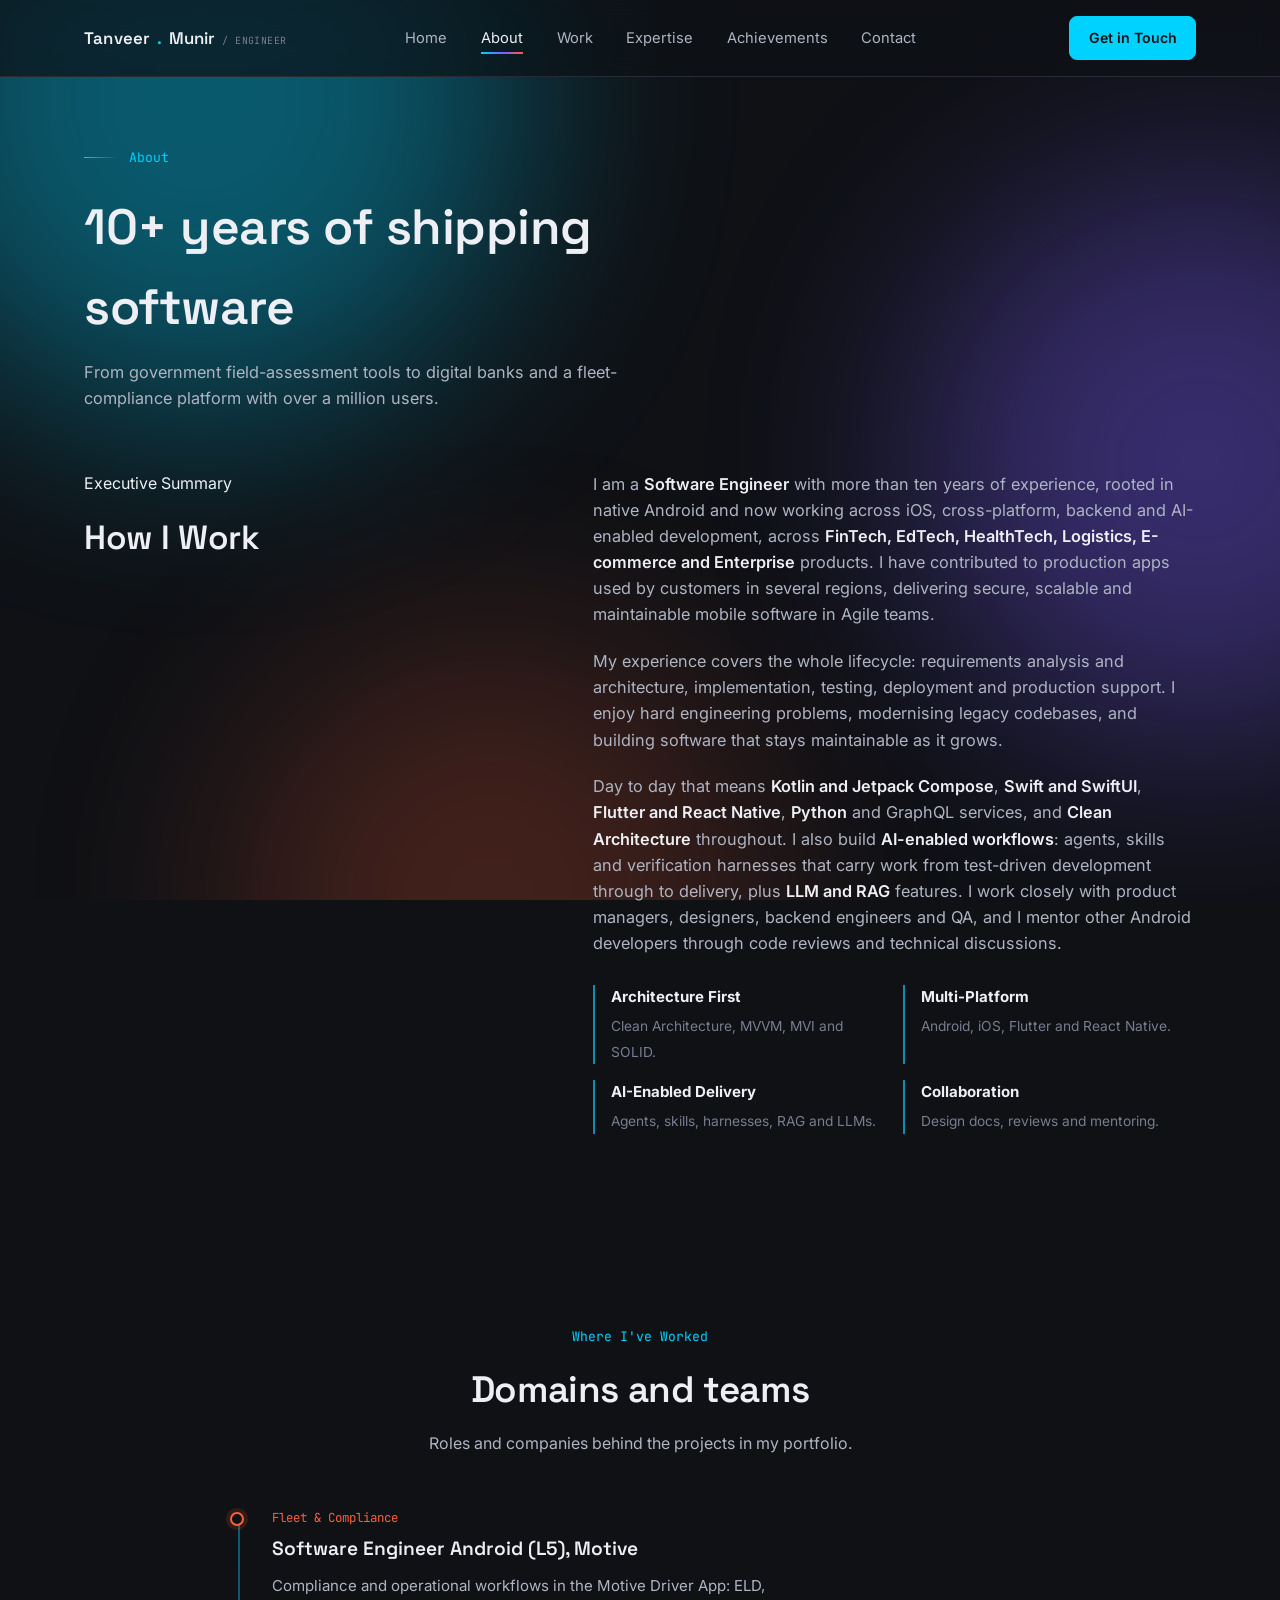
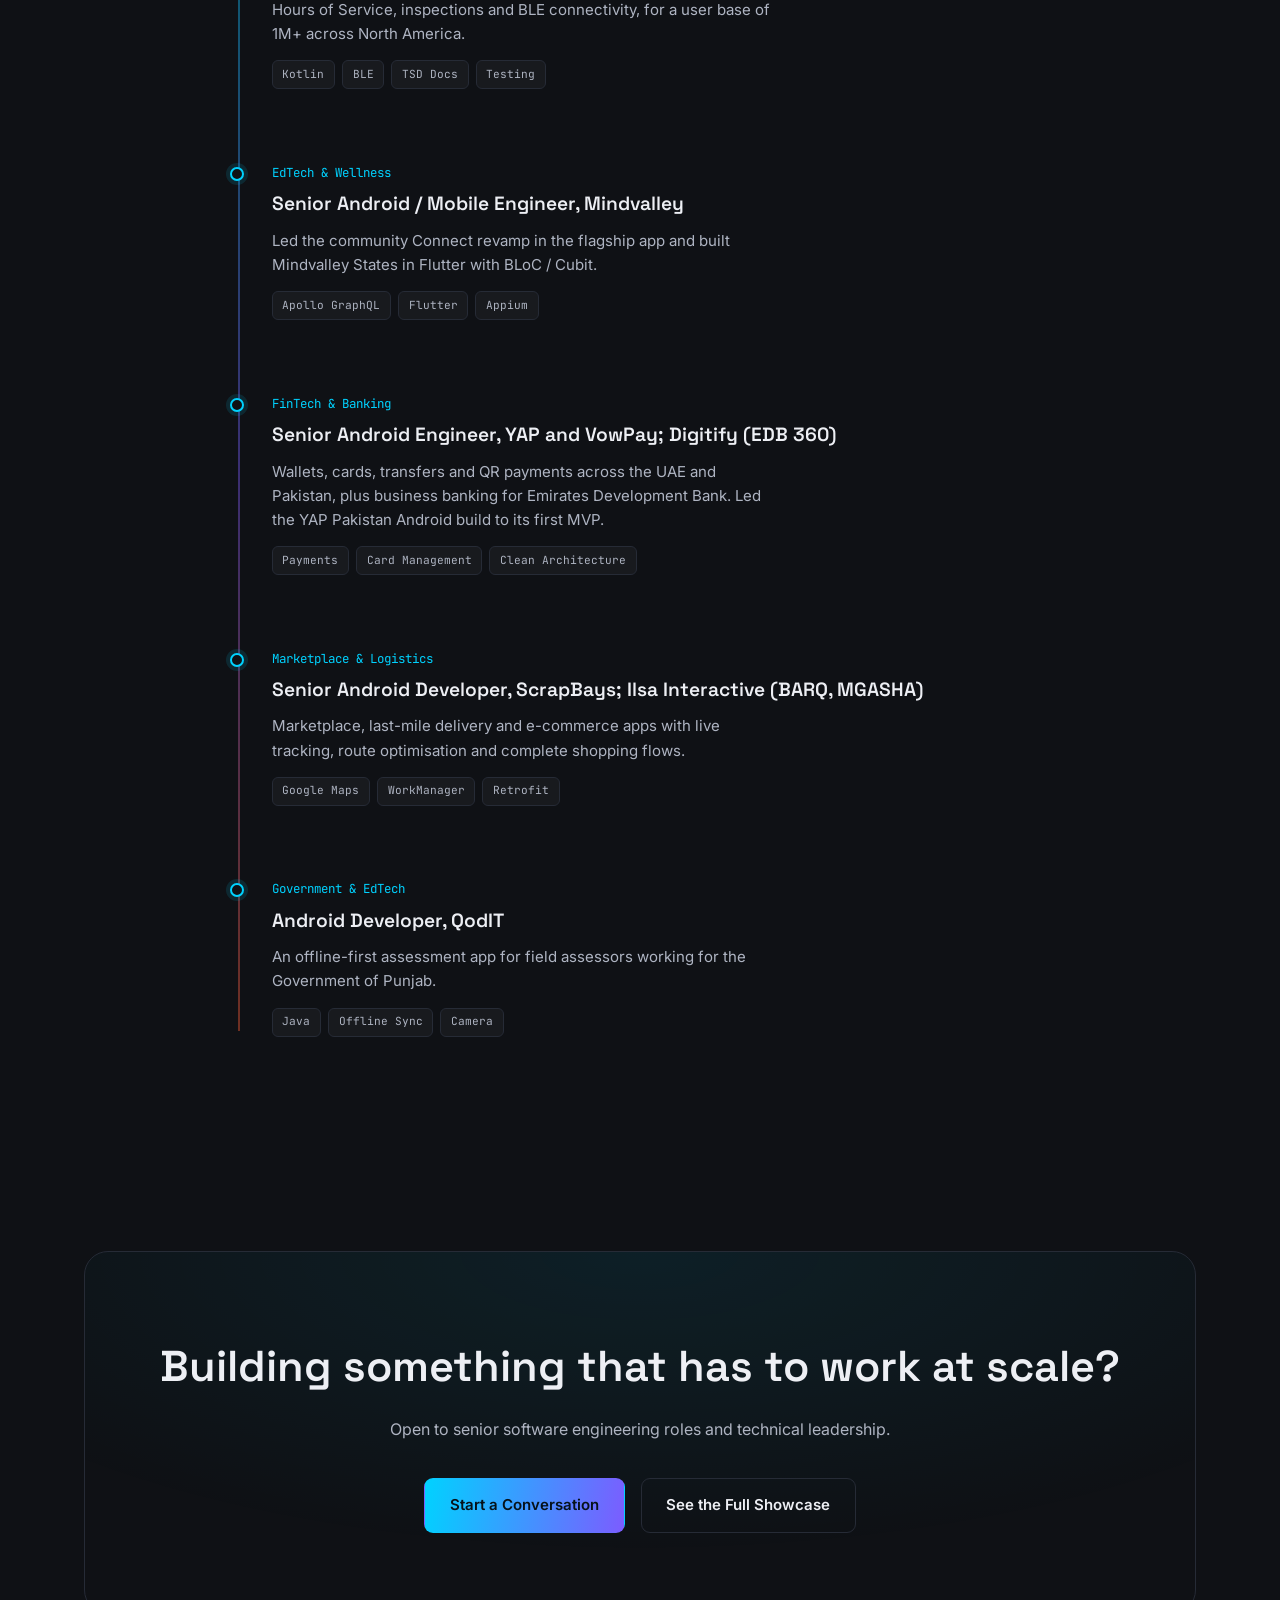
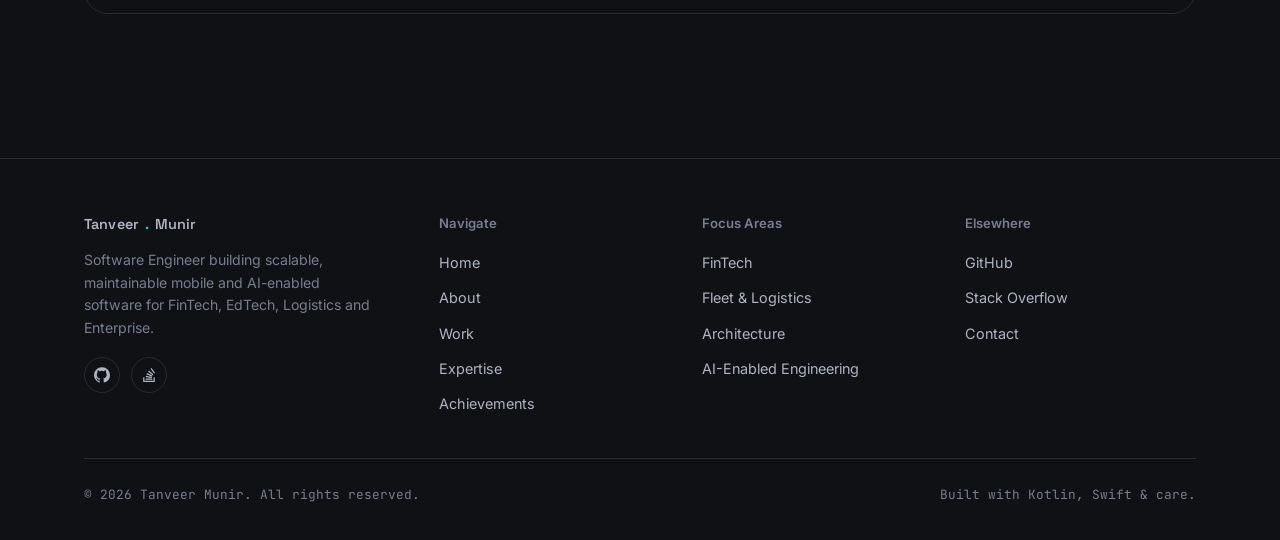
==== commit 133c1f97: "Reposition as Software Engineer with AI-enabled engineering and expanded stack" ====
--- a/about.html
+++ b/about.html
@@ -4,7 +4,7 @@
 <meta charset="UTF-8">
 <meta name="viewport" content="width=device-width, initial-scale=1.0">
 <title>About — Tanveer Munir</title>
-<meta name="description" content="About Tanveer Munir, Senior Android Engineer.">
+<meta name="description" content="About Tanveer Munir, Software Engineer.">
 <link rel="preconnect" href="https://fonts.googleapis.com">
 <link href="https://fonts.googleapis.com/css2?family=Space+Grotesk:wght@500;600;700&family=Inter:wght@400;500;600&family=JetBrains+Mono:wght@400;500&display=swap" rel="stylesheet">
 <link rel="stylesheet" href="assets/css/style.css">
@@ -31,7 +31,7 @@
   <section class="page-header">
     <div class="wrap">
       <div class="eyebrow-line"><span class="rule"></span> About</div>
-      <h1>10+ years of shipping Android</h1>
+      <h1>10+ years of shipping software</h1>
       <p>From government field-assessment tools to digital banks and a fleet-compliance platform with over a million users.</p>
     </div>
   </section>
@@ -41,13 +41,13 @@
       <div class="narrative">
         <div class="narrative-aside reveal"><span class="index">Executive Summary</span><h2>How I Work</h2></div>
         <div class="narrative-body reveal">
-          <p>I am a <strong>Senior Android Engineer</strong> with more than ten years of experience across <strong>FinTech, EdTech, HealthTech, Logistics, E-commerce and Enterprise</strong> products. I have contributed to production apps used by customers in several regions, delivering secure, scalable and maintainable mobile software in Agile teams.</p>
+          <p>I am a <strong>Software Engineer</strong> with more than ten years of experience, rooted in native Android and now working across iOS, cross-platform, backend and AI-enabled development, across <strong>FinTech, EdTech, HealthTech, Logistics, E-commerce and Enterprise</strong> products. I have contributed to production apps used by customers in several regions, delivering secure, scalable and maintainable mobile software in Agile teams.</p>
           <p>My experience covers the whole lifecycle: requirements analysis and architecture, implementation, testing, deployment and production support. I enjoy hard engineering problems, modernising legacy codebases, and building software that stays maintainable as it grows.</p>
-          <p>Day to day that means <strong>Kotlin-first development</strong>, <strong>Jetpack Compose</strong>, <strong>Clean Architecture</strong> with MVVM or MVI, REST and GraphQL integrations, and CI/CD pipelines that make releases routine. I work closely with product managers, designers, backend engineers and QA, and I mentor other Android developers through code reviews and technical discussions.</p>
+          <p>Day to day that means <strong>Kotlin and Jetpack Compose</strong>, <strong>Swift and SwiftUI</strong>, <strong>Flutter and React Native</strong>, <strong>Python</strong> and GraphQL services, and <strong>Clean Architecture</strong> throughout. I also build <strong>AI-enabled workflows</strong>: agents, skills and verification harnesses that carry work from test-driven development through to delivery, plus <strong>LLM and RAG</strong> features. I work closely with product managers, designers, backend engineers and QA, and I mentor other Android developers through code reviews and technical discussions.</p>
           <div class="pillar-strip">
             <div class="pillar"><b>Architecture First</b><span>Clean Architecture, MVVM, MVI and SOLID.</span></div>
-            <div class="pillar"><b>Modern Android</b><span>Compose, Coroutines, Flow and Hilt.</span></div>
-            <div class="pillar"><b>Quality Mindset</b><span>Unit, end-to-end and UI testing.</span></div>
+            <div class="pillar"><b>Multi-Platform</b><span>Android, iOS, Flutter and React Native.</span></div>
+            <div class="pillar"><b>AI-Enabled Delivery</b><span>Agents, skills, harnesses, RAG and LLMs.</span></div>
             <div class="pillar"><b>Collaboration</b><span>Design docs, reviews and mentoring.</span></div>
           </div>
         </div>
@@ -101,7 +101,7 @@
     <div class="wrap">
       <div class="closing reveal">
         <h2>Building something that has to work at scale?</h2>
-        <p>Open to senior Android engineering roles and technical leadership.</p>
+        <p>Open to senior software engineering roles and technical leadership.</p>
         <div class="cta-row">
           <a href="contact.html" class="btn btn-primary">Start a Conversation</a>
           <a href="projects.html" class="btn btn-ghost">See the Full Showcase</a>
@@ -117,19 +117,19 @@
     <div class="footer-grid">
       <div class="footer-brand">
         <a href="index.html" class="brand">Tanveer<span class="dot">.</span>Munir</a>
-        <p>Senior Android Engineer building scalable, maintainable apps for FinTech, EdTech, Logistics and Enterprise products.</p>
+        <p>Software Engineer building scalable, maintainable mobile and AI-enabled software for FinTech, EdTech, Logistics and Enterprise.</p>
         <div class="social-row">
           <a href="https://github.com/TaniiSR" aria-label="GitHub" target="_blank" rel="noopener"><svg width="16" height="16" viewBox="0 0 24 24" fill="currentColor"><path d="M12 .5A11.5 11.5 0 000 12.1c0 5.16 3.29 9.53 7.86 11.08.58.11.79-.26.79-.57v-2.02c-3.2.72-3.88-1.57-3.88-1.57-.52-1.36-1.28-1.72-1.28-1.72-1.05-.74.08-.72.08-.72 1.16.08 1.77 1.22 1.77 1.22 1.03 1.8 2.7 1.28 3.36.98.1-.76.4-1.28.73-1.58-2.55-.3-5.24-1.32-5.24-5.86 0-1.29.45-2.35 1.19-3.18-.12-.3-.52-1.53.11-3.19 0 0 .98-.32 3.2 1.22a10.9 10.9 0 015.83 0c2.21-1.54 3.19-1.22 3.19-1.22.63 1.66.23 2.89.11 3.19.74.83 1.19 1.89 1.19 3.18 0 4.55-2.7 5.55-5.26 5.85.41.37.78 1.1.78 2.22v3.29c0 .31.21.69.8.57A11.5 11.5 0 0024 12.1 11.5 11.5 0 0012 .5z"/></svg></a>
           <a href="https://stackoverflow.com/users/10862130/tanveer-munir" aria-label="Stack Overflow" target="_blank" rel="noopener"><svg width="16" height="16" viewBox="0 0 24 24" fill="currentColor"><path d="M18.9 20.8v-5.4h1.8V22.6H3.3v-7.2h1.8v5.4h13.8zM7 15.1l8.8 1.8.4-1.8-8.8-1.8L7 15.1zm1.2-4.3 8.2 3.8.8-1.7-8.2-3.8-.8 1.7zm2.3-4.2 6.9 5.8 1.2-1.4-6.9-5.8-1.2 1.4zM15.6 1.4 14.2 2.5l5.4 7.3 1.4-1.1-5.4-7.3zM7 19h9.9v-1.8H7V19z"/></svg></a>
         </div>
       </div>
       <div><h4>Navigate</h4><ul><li><a href="index.html">Home</a></li><li><a href="about.html">About</a></li><li><a href="projects.html">Work</a></li><li><a href="expertise.html">Expertise</a></li><li><a href="achievements.html">Achievements</a></li></ul></div>
-      <div><h4>Focus Areas</h4><ul><li><a href="projects.html">FinTech</a></li><li><a href="projects.html">Fleet &amp; Logistics</a></li><li><a href="expertise.html">Architecture</a></li><li><a href="expertise.html">Jetpack Compose</a></li></ul></div>
+      <div><h4>Focus Areas</h4><ul><li><a href="projects.html">FinTech</a></li><li><a href="projects.html">Fleet &amp; Logistics</a></li><li><a href="expertise.html">Architecture</a></li><li><a href="expertise.html">AI-Enabled Engineering</a></li></ul></div>
       <div><h4>Elsewhere</h4><ul><li><a href="https://github.com/TaniiSR" target="_blank" rel="noopener">GitHub</a></li><li><a href="https://stackoverflow.com/users/10862130/tanveer-munir" target="_blank" rel="noopener">Stack Overflow</a></li><li><a href="contact.html">Contact</a></li></ul></div>
     </div>
     <div class="footer-bottom">
       <span>&copy; <span id="year"></span> Tanveer Munir. All rights reserved.</span>
-      <span>Built with Kotlin &amp; care.</span>
+      <span>Built with Kotlin, Swift &amp; care.</span>
     </div>
   </div>
 </footer>
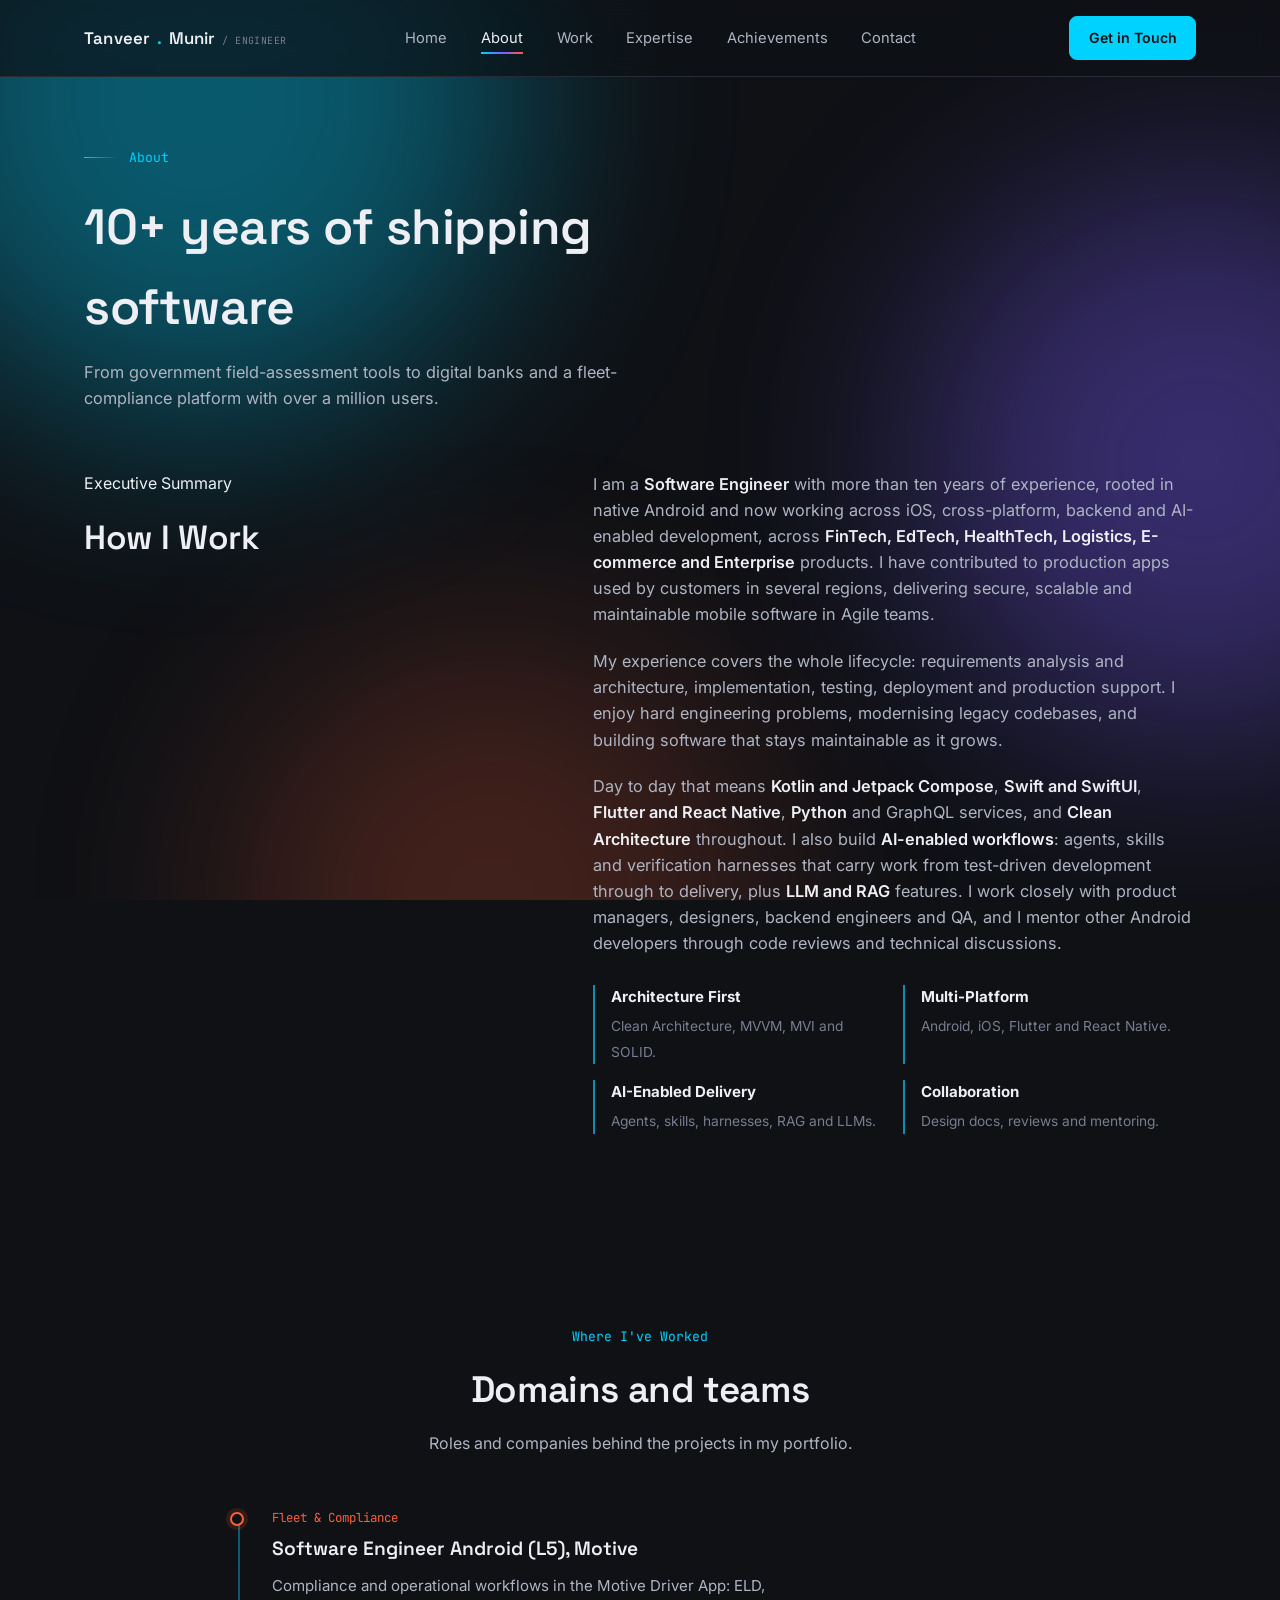
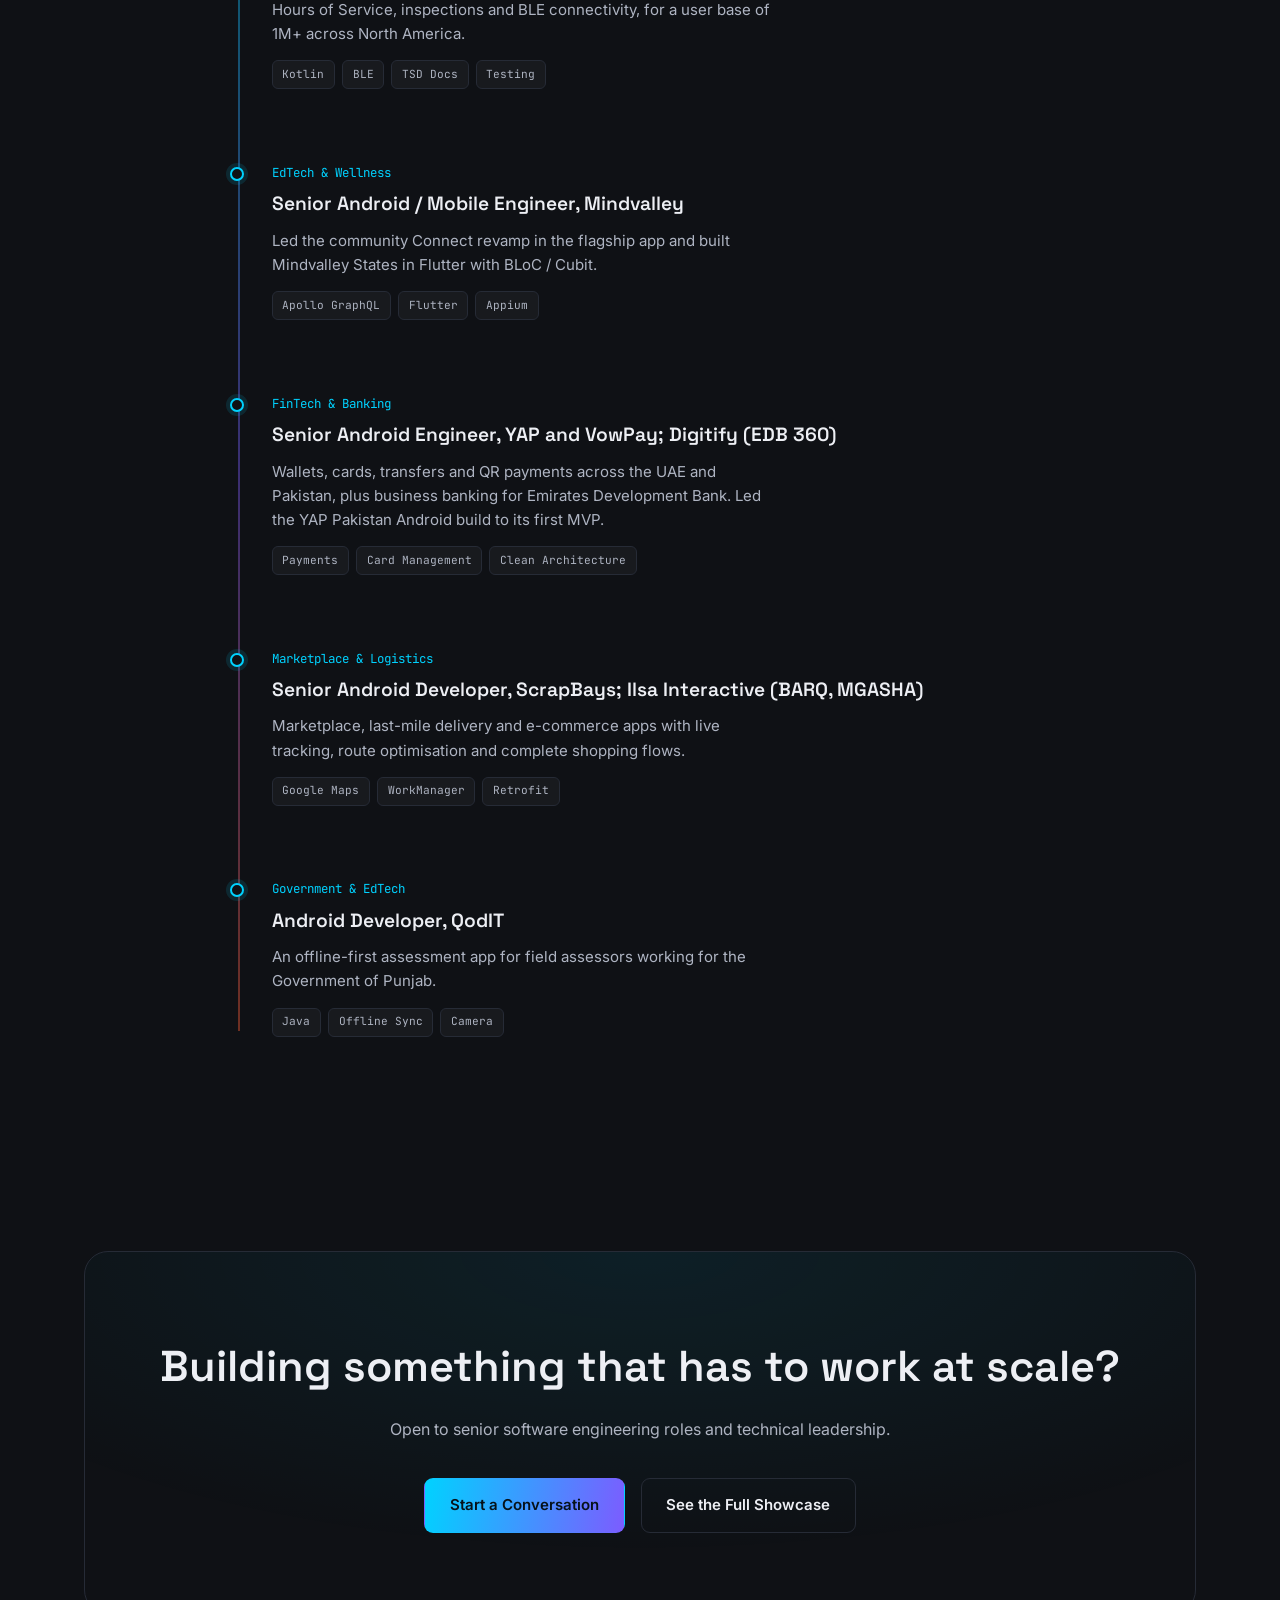
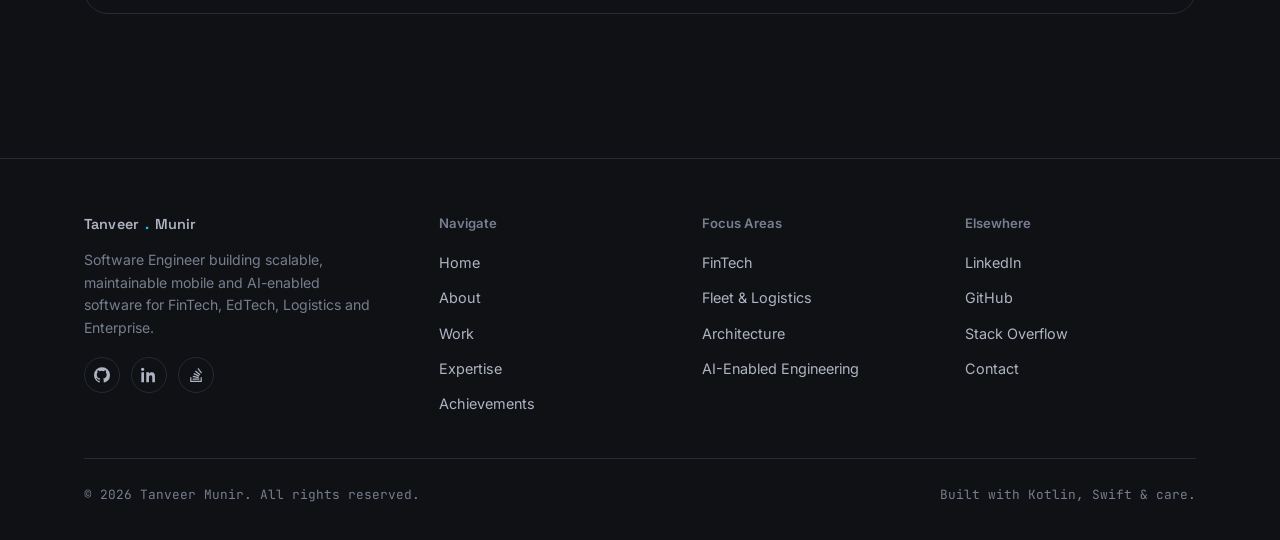
==== commit 1cf3ee3c: "Add LinkedIn recommendations section and LinkedIn links" ====
--- a/about.html
+++ b/about.html
@@ -120,12 +120,13 @@
         <p>Software Engineer building scalable, maintainable mobile and AI-enabled software for FinTech, EdTech, Logistics and Enterprise.</p>
         <div class="social-row">
           <a href="https://github.com/TaniiSR" aria-label="GitHub" target="_blank" rel="noopener"><svg width="16" height="16" viewBox="0 0 24 24" fill="currentColor"><path d="M12 .5A11.5 11.5 0 000 12.1c0 5.16 3.29 9.53 7.86 11.08.58.11.79-.26.79-.57v-2.02c-3.2.72-3.88-1.57-3.88-1.57-.52-1.36-1.28-1.72-1.28-1.72-1.05-.74.08-.72.08-.72 1.16.08 1.77 1.22 1.77 1.22 1.03 1.8 2.7 1.28 3.36.98.1-.76.4-1.28.73-1.58-2.55-.3-5.24-1.32-5.24-5.86 0-1.29.45-2.35 1.19-3.18-.12-.3-.52-1.53.11-3.19 0 0 .98-.32 3.2 1.22a10.9 10.9 0 015.83 0c2.21-1.54 3.19-1.22 3.19-1.22.63 1.66.23 2.89.11 3.19.74.83 1.19 1.89 1.19 3.18 0 4.55-2.7 5.55-5.26 5.85.41.37.78 1.1.78 2.22v3.29c0 .31.21.69.8.57A11.5 11.5 0 0024 12.1 11.5 11.5 0 0012 .5z"/></svg></a>
+          <a href="https://www.linkedin.com/in/taniisr/" aria-label="LinkedIn" target="_blank" rel="noopener"><svg width="16" height="16" viewBox="0 0 24 24" fill="currentColor"><path d="M4.98 3.5C4.98 4.88 3.9 6 2.5 6S0 4.88 0 3.5 1.1 1 2.5 1s2.48 1.12 2.48 2.5zM.5 8h4V23h-4V8zM8.5 8h3.8v2.05h.05c.53-.99 1.83-2.05 3.77-2.05 4.03 0 4.77 2.62 4.77 6.03V23h-4v-6.9c0-1.64-.03-3.75-2.29-3.75-2.3 0-2.65 1.79-2.65 3.63V23h-4V8z"/></svg></a>
           <a href="https://stackoverflow.com/users/10862130/tanveer-munir" aria-label="Stack Overflow" target="_blank" rel="noopener"><svg width="16" height="16" viewBox="0 0 24 24" fill="currentColor"><path d="M18.9 20.8v-5.4h1.8V22.6H3.3v-7.2h1.8v5.4h13.8zM7 15.1l8.8 1.8.4-1.8-8.8-1.8L7 15.1zm1.2-4.3 8.2 3.8.8-1.7-8.2-3.8-.8 1.7zm2.3-4.2 6.9 5.8 1.2-1.4-6.9-5.8-1.2 1.4zM15.6 1.4 14.2 2.5l5.4 7.3 1.4-1.1-5.4-7.3zM7 19h9.9v-1.8H7V19z"/></svg></a>
         </div>
       </div>
       <div><h4>Navigate</h4><ul><li><a href="index.html">Home</a></li><li><a href="about.html">About</a></li><li><a href="projects.html">Work</a></li><li><a href="expertise.html">Expertise</a></li><li><a href="achievements.html">Achievements</a></li></ul></div>
       <div><h4>Focus Areas</h4><ul><li><a href="projects.html">FinTech</a></li><li><a href="projects.html">Fleet &amp; Logistics</a></li><li><a href="expertise.html">Architecture</a></li><li><a href="expertise.html">AI-Enabled Engineering</a></li></ul></div>
-      <div><h4>Elsewhere</h4><ul><li><a href="https://github.com/TaniiSR" target="_blank" rel="noopener">GitHub</a></li><li><a href="https://stackoverflow.com/users/10862130/tanveer-munir" target="_blank" rel="noopener">Stack Overflow</a></li><li><a href="contact.html">Contact</a></li></ul></div>
+      <div><h4>Elsewhere</h4><ul><li><a href="https://www.linkedin.com/in/taniisr/" target="_blank" rel="noopener">LinkedIn</a></li><li><a href="https://github.com/TaniiSR" target="_blank" rel="noopener">GitHub</a></li><li><a href="https://stackoverflow.com/users/10862130/tanveer-munir" target="_blank" rel="noopener">Stack Overflow</a></li><li><a href="contact.html">Contact</a></li></ul></div>
     </div>
     <div class="footer-bottom">
       <span>&copy; <span id="year"></span> Tanveer Munir. All rights reserved.</span>
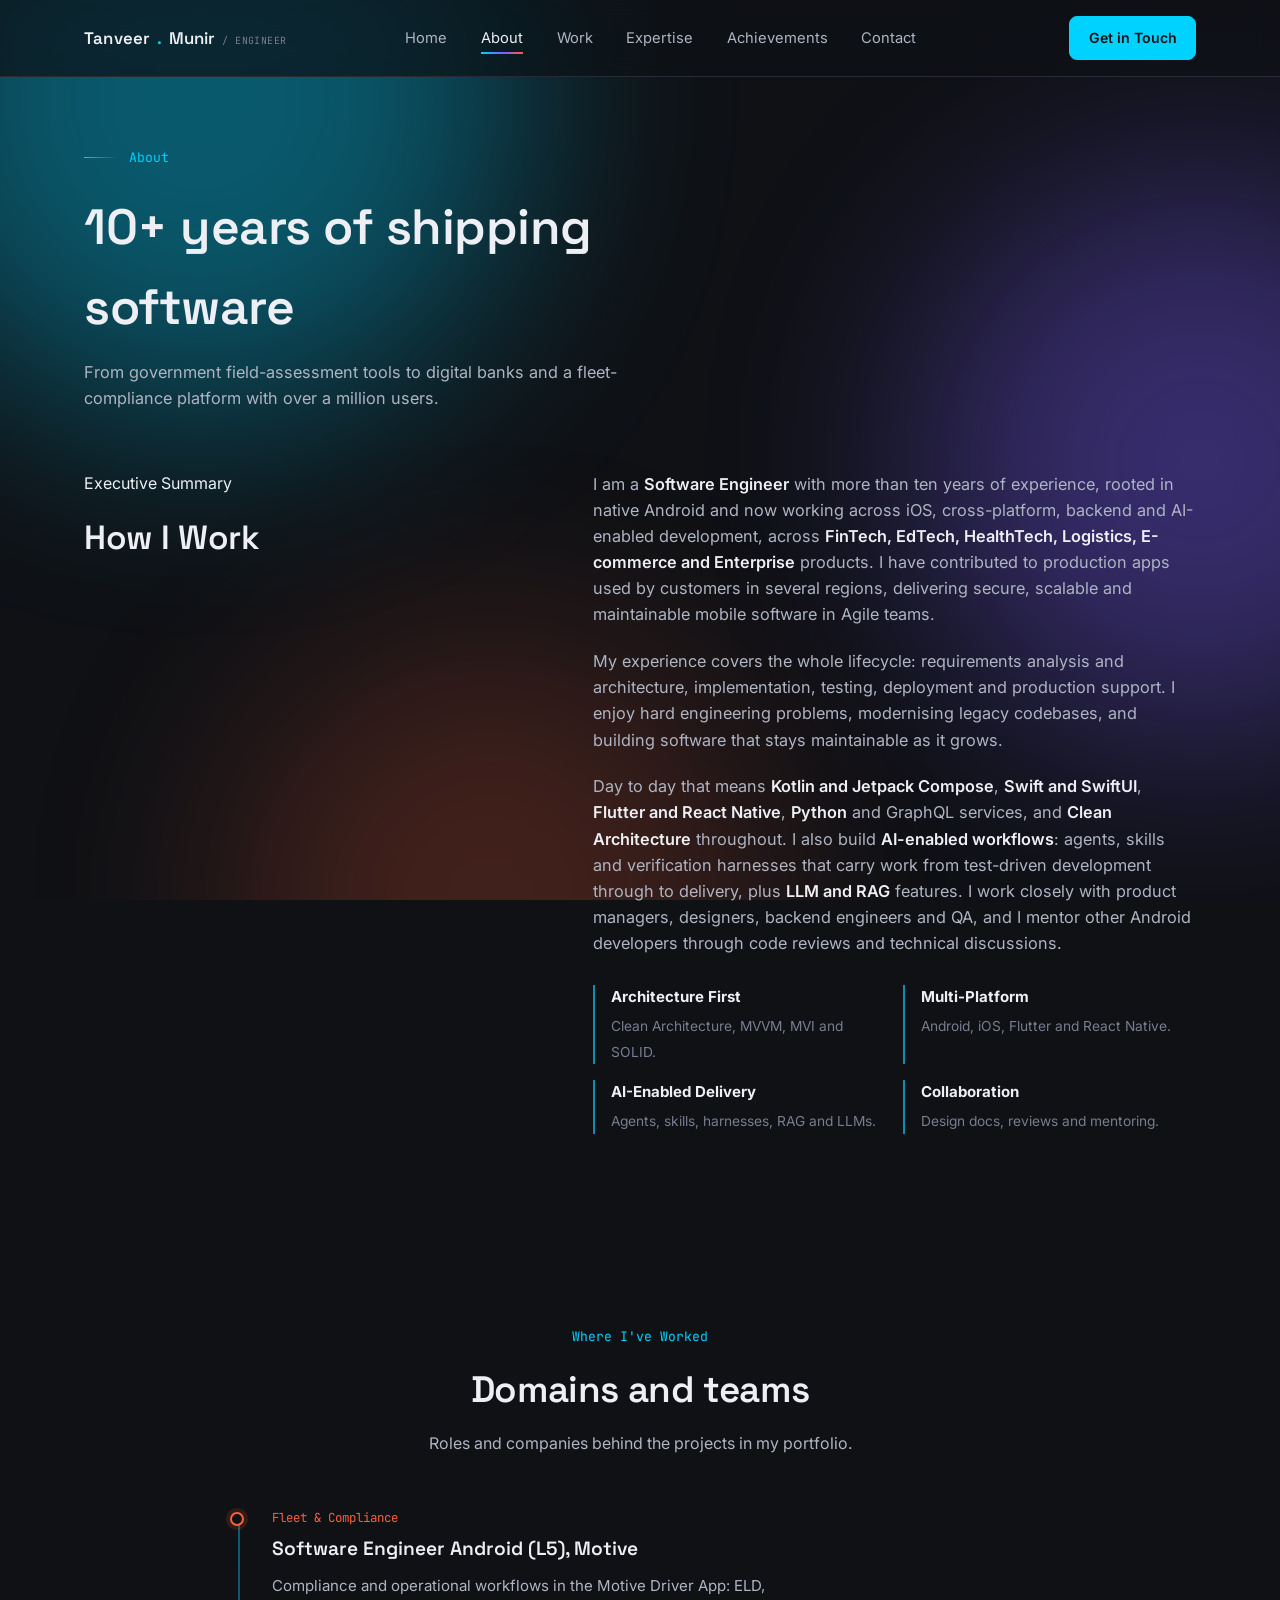
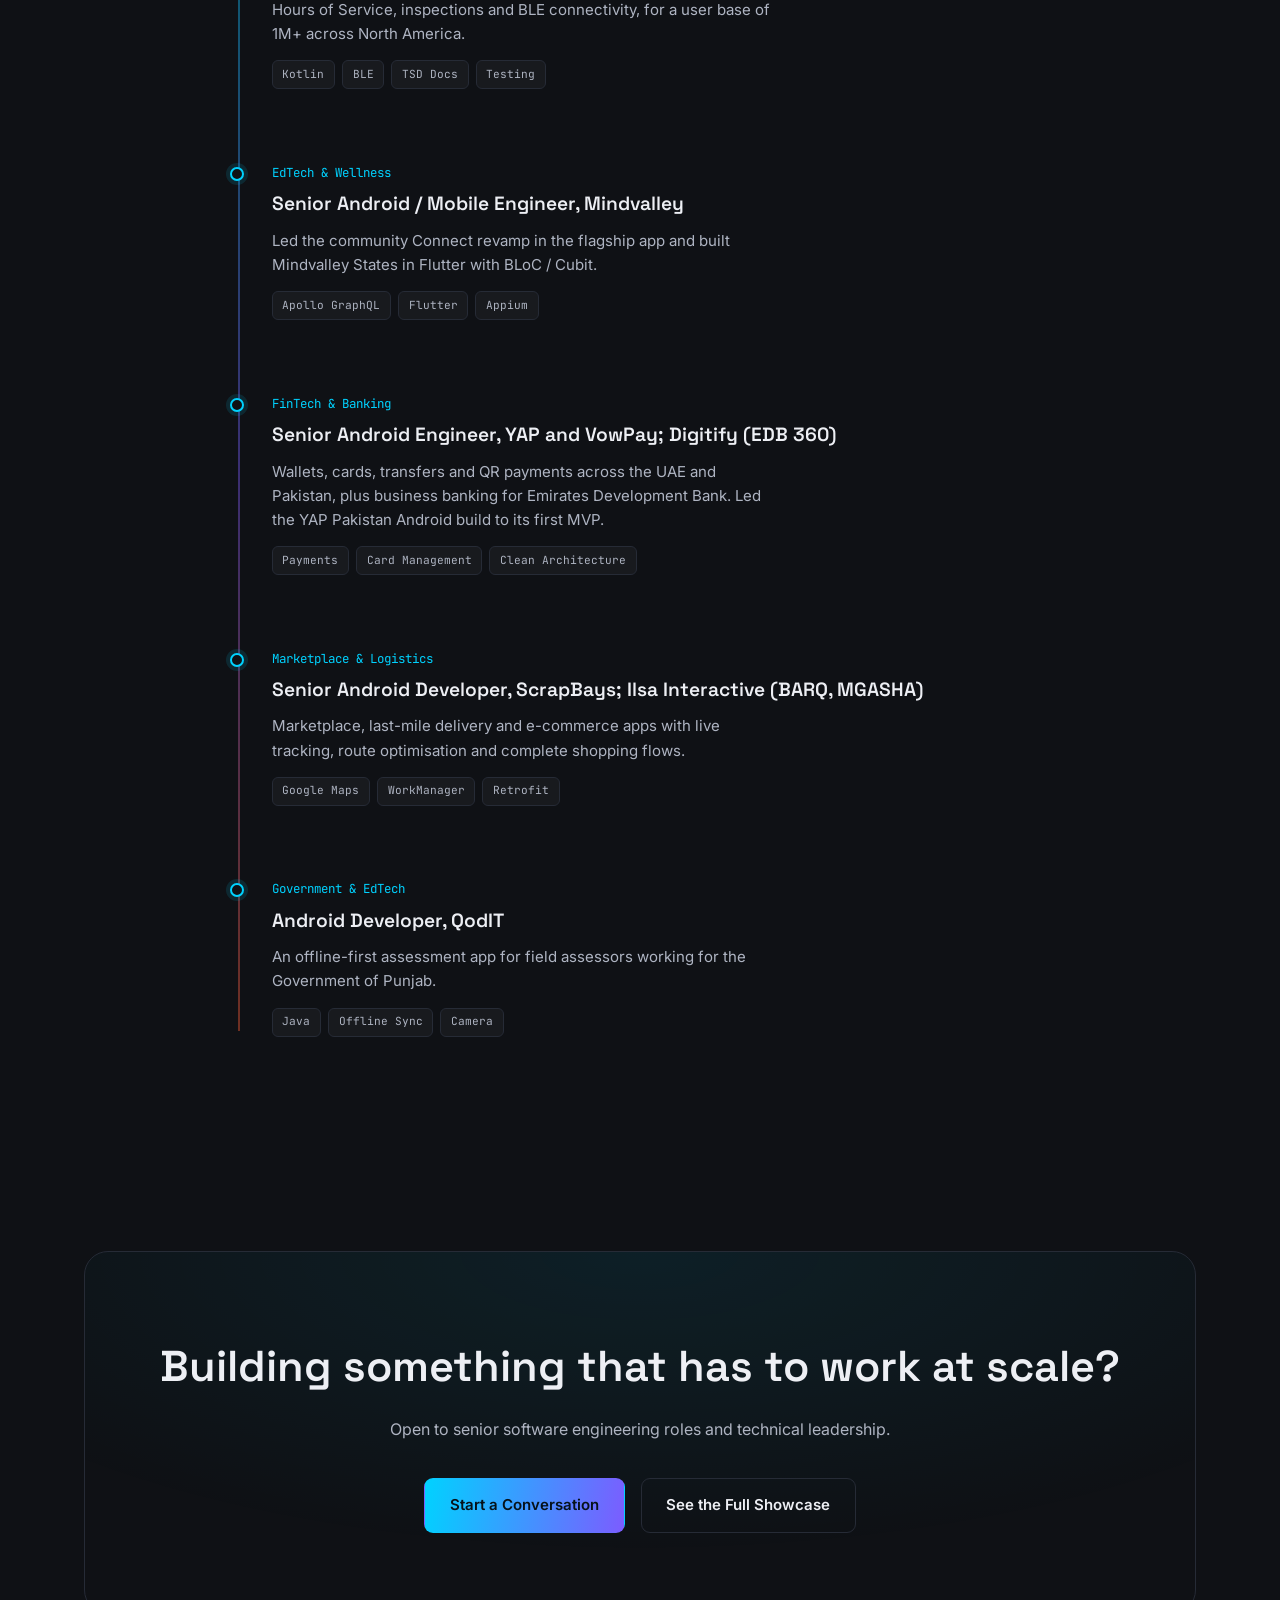
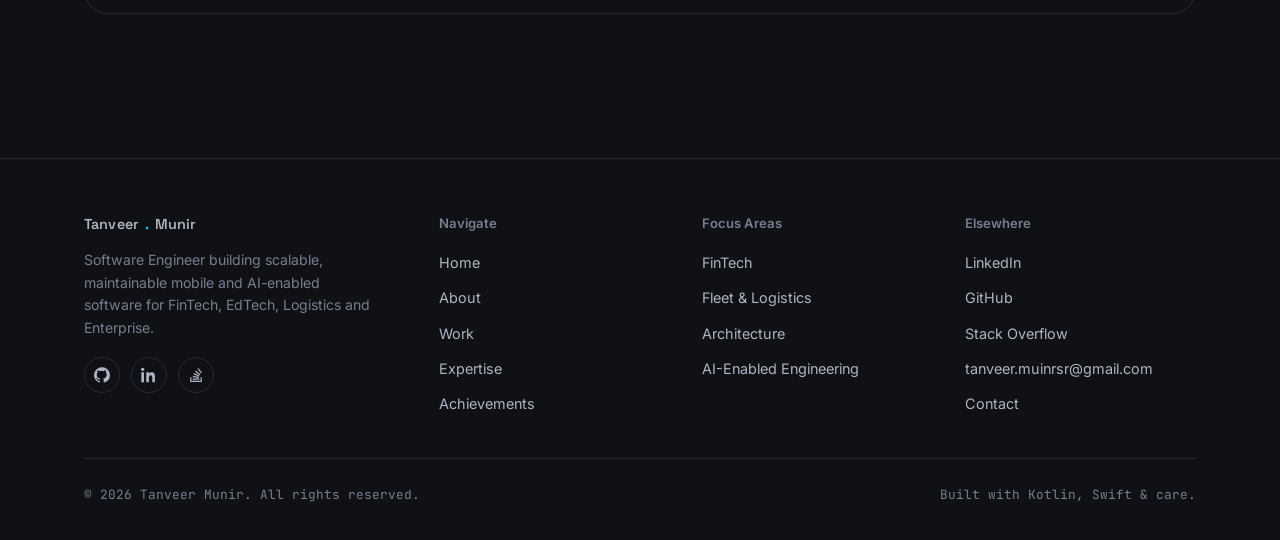
==== commit b2d631da: "Add email contact" ====
--- a/about.html
+++ b/about.html
@@ -126,7 +126,7 @@
       </div>
       <div><h4>Navigate</h4><ul><li><a href="index.html">Home</a></li><li><a href="about.html">About</a></li><li><a href="projects.html">Work</a></li><li><a href="expertise.html">Expertise</a></li><li><a href="achievements.html">Achievements</a></li></ul></div>
       <div><h4>Focus Areas</h4><ul><li><a href="projects.html">FinTech</a></li><li><a href="projects.html">Fleet &amp; Logistics</a></li><li><a href="expertise.html">Architecture</a></li><li><a href="expertise.html">AI-Enabled Engineering</a></li></ul></div>
-      <div><h4>Elsewhere</h4><ul><li><a href="https://www.linkedin.com/in/taniisr/" target="_blank" rel="noopener">LinkedIn</a></li><li><a href="https://github.com/TaniiSR" target="_blank" rel="noopener">GitHub</a></li><li><a href="https://stackoverflow.com/users/10862130/tanveer-munir" target="_blank" rel="noopener">Stack Overflow</a></li><li><a href="contact.html">Contact</a></li></ul></div>
+      <div><h4>Elsewhere</h4><ul><li><a href="https://www.linkedin.com/in/taniisr/" target="_blank" rel="noopener">LinkedIn</a></li><li><a href="https://github.com/TaniiSR" target="_blank" rel="noopener">GitHub</a></li><li><a href="https://stackoverflow.com/users/10862130/tanveer-munir" target="_blank" rel="noopener">Stack Overflow</a></li><li><a href="mailto:tanveer.muinrsr@gmail.com">tanveer.muinrsr@gmail.com</a></li><li><a href="contact.html">Contact</a></li></ul></div>
     </div>
     <div class="footer-bottom">
       <span>&copy; <span id="year"></span> Tanveer Munir. All rights reserved.</span>
--- a/assets/css/style.css
+++ b/assets/css/style.css
@@ -1668,3 +1668,7 @@
 /* --- portfolio additions --- */
 .portrait .frame .monogram{width:100%;height:100%;display:flex;align-items:center;justify-content:center;font-family:var(--font-display);font-size:7rem;font-weight:700;letter-spacing:.04em;color:var(--blue);background:linear-gradient(145deg,var(--bg-2),var(--bg-1));min-height:320px;}
 .project-card .thumb.thumb-sm img,.showcase-card .thumb img{width:100%;height:100%;object-fit:cover;object-position:top;display:block;}
+.repo-thumb{width:100%;height:100%;min-height:150px;display:flex;flex-direction:column;align-items:center;justify-content:center;gap:.4rem;padding:1rem;text-align:center;background:linear-gradient(135deg,var(--bg-2),var(--bg-1));color:var(--text-0);}
+.repo-thumb span{font-family:var(--font-mono);font-size:2rem;color:var(--blue);}
+.repo-thumb b{font-family:var(--font-display);font-size:1.15rem;}
+.repo-thumb i{font-family:var(--font-mono);font-style:normal;font-size:.75rem;color:var(--text-1);}
